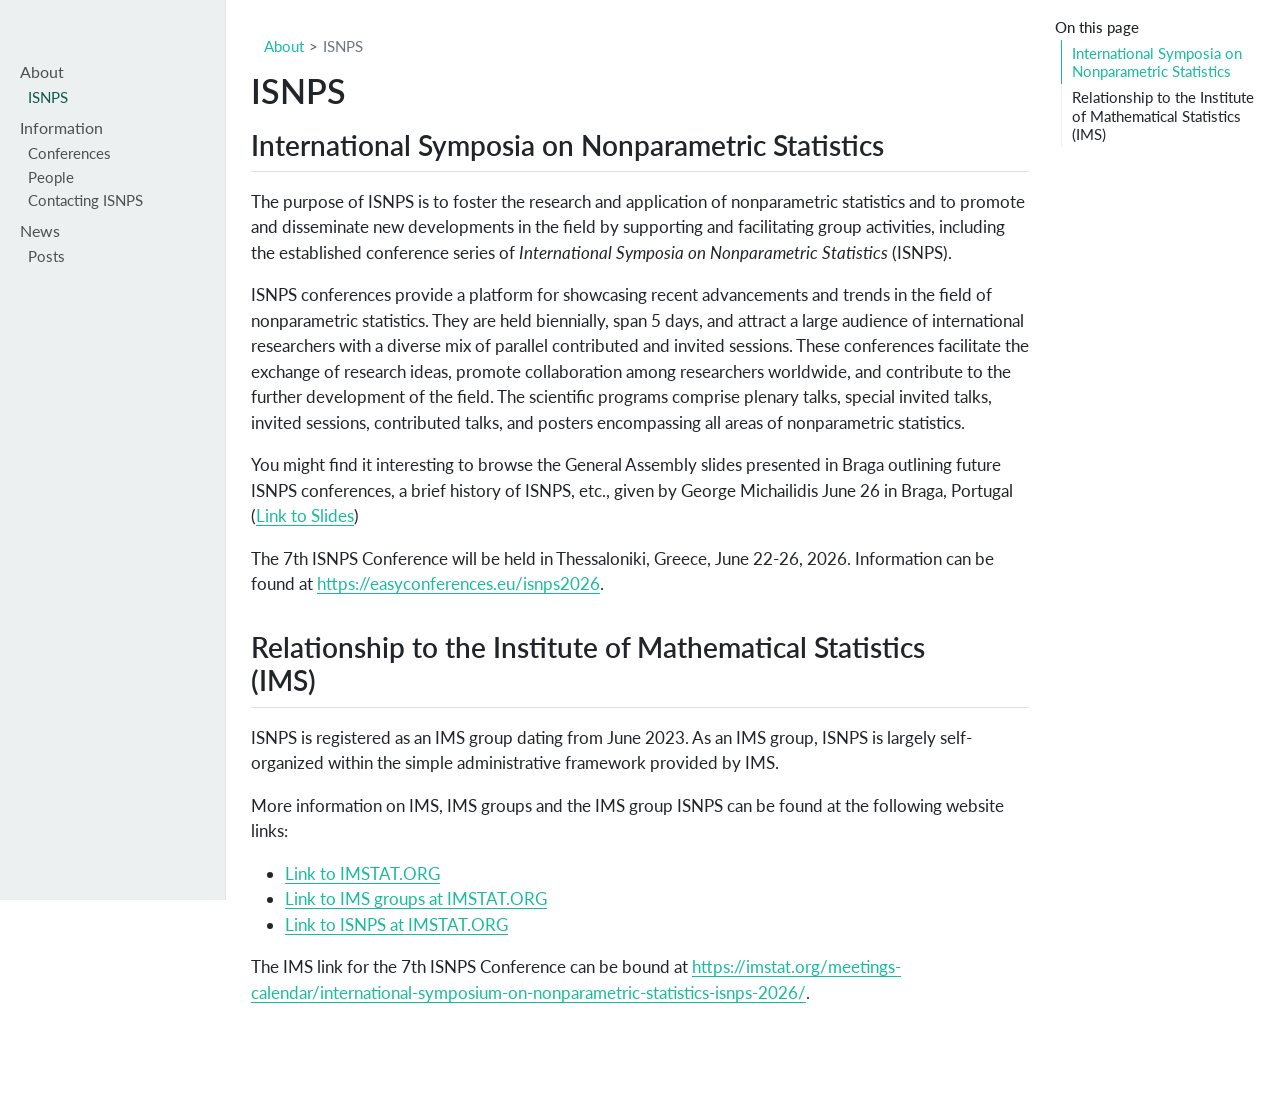
==== docs/index.html @ bfd7ec99 "Added IMS link to 7th conference" ====
<!DOCTYPE html>
<html xmlns="http://www.w3.org/1999/xhtml" lang="en" xml:lang="en"><head>

<meta charset="utf-8">
<meta name="generator" content="quarto-1.7.32">

<meta name="viewport" content="width=device-width, initial-scale=1.0, user-scalable=yes">


<title>ISNPS</title>
<style>
code{white-space: pre-wrap;}
span.smallcaps{font-variant: small-caps;}
div.columns{display: flex; gap: min(4vw, 1.5em);}
div.column{flex: auto; overflow-x: auto;}
div.hanging-indent{margin-left: 1.5em; text-indent: -1.5em;}
ul.task-list{list-style: none;}
ul.task-list li input[type="checkbox"] {
  width: 0.8em;
  margin: 0 0.8em 0.2em -1em; /* quarto-specific, see https://github.com/quarto-dev/quarto-cli/issues/4556 */ 
  vertical-align: middle;
}
</style>


<script src="site_libs/quarto-nav/quarto-nav.js"></script>
<script src="site_libs/quarto-nav/headroom.min.js"></script>
<script src="site_libs/clipboard/clipboard.min.js"></script>
<script src="site_libs/quarto-search/autocomplete.umd.js"></script>
<script src="site_libs/quarto-search/fuse.min.js"></script>
<script src="site_libs/quarto-search/quarto-search.js"></script>
<meta name="quarto:offset" content="./">
<script src="site_libs/quarto-html/quarto.js" type="module"></script>
<script src="site_libs/quarto-html/tabsets/tabsets.js" type="module"></script>
<script src="site_libs/quarto-html/popper.min.js"></script>
<script src="site_libs/quarto-html/tippy.umd.min.js"></script>
<script src="site_libs/quarto-html/anchor.min.js"></script>
<link href="site_libs/quarto-html/tippy.css" rel="stylesheet">
<link href="site_libs/quarto-html/quarto-syntax-highlighting-37eea08aefeeee20ff55810ff984fec1.css" rel="stylesheet" id="quarto-text-highlighting-styles">
<script src="site_libs/bootstrap/bootstrap.min.js"></script>
<link href="site_libs/bootstrap/bootstrap-icons.css" rel="stylesheet">
<link href="site_libs/bootstrap/bootstrap-0626314e0a662c84ed7be5202fa45f0c.min.css" rel="stylesheet" append-hash="true" id="quarto-bootstrap" data-mode="light">
<script id="quarto-search-options" type="application/json">{
  "location": "sidebar",
  "copy-button": false,
  "collapse-after": 3,
  "panel-placement": "start",
  "type": "textbox",
  "limit": 50,
  "keyboard-shortcut": [
    "f",
    "/",
    "s"
  ],
  "show-item-context": false,
  "language": {
    "search-no-results-text": "No results",
    "search-matching-documents-text": "matching documents",
    "search-copy-link-title": "Copy link to search",
    "search-hide-matches-text": "Hide additional matches",
    "search-more-match-text": "more match in this document",
    "search-more-matches-text": "more matches in this document",
    "search-clear-button-title": "Clear",
    "search-text-placeholder": "",
    "search-detached-cancel-button-title": "Cancel",
    "search-submit-button-title": "Submit",
    "search-label": "Search"
  }
}</script>
<style>html{ scroll-behavior: smooth; }</style>


<link rel="stylesheet" href="styles.css">
</head>

<body class="nav-sidebar docked quarto-light">

<div id="quarto-search-results"></div>
  <header id="quarto-header" class="headroom fixed-top">
  <nav class="quarto-secondary-nav">
    <div class="container-fluid d-flex">
      <button type="button" class="quarto-btn-toggle btn" data-bs-toggle="collapse" role="button" data-bs-target=".quarto-sidebar-collapse-item" aria-controls="quarto-sidebar" aria-expanded="false" aria-label="Toggle sidebar navigation" onclick="if (window.quartoToggleHeadroom) { window.quartoToggleHeadroom(); }">
        <i class="bi bi-layout-text-sidebar-reverse"></i>
      </button>
        <nav class="quarto-page-breadcrumbs" aria-label="breadcrumb"><ol class="breadcrumb"><li class="breadcrumb-item"><a href="./index.html">About</a></li><li class="breadcrumb-item"><a href="./index.html">ISNPS</a></li></ol></nav>
        <a class="flex-grow-1" role="navigation" data-bs-toggle="collapse" data-bs-target=".quarto-sidebar-collapse-item" aria-controls="quarto-sidebar" aria-expanded="false" aria-label="Toggle sidebar navigation" onclick="if (window.quartoToggleHeadroom) { window.quartoToggleHeadroom(); }">      
        </a>
      <button type="button" class="btn quarto-search-button" aria-label="Search" onclick="window.quartoOpenSearch();">
        <i class="bi bi-search"></i>
      </button>
    </div>
  </nav>
</header>
<!-- content -->
<div id="quarto-content" class="quarto-container page-columns page-rows-contents page-layout-article">
<!-- sidebar -->
  <nav id="quarto-sidebar" class="sidebar collapse collapse-horizontal quarto-sidebar-collapse-item sidebar-navigation docked overflow-auto">
        <div class="mt-2 flex-shrink-0 align-items-center">
        <div class="sidebar-search">
        <div id="quarto-search" class="" title="Search"></div>
        </div>
        </div>
    <div class="sidebar-menu-container"> 
    <ul class="list-unstyled mt-1">
        <li class="sidebar-item sidebar-item-section">
      <div class="sidebar-item-container"> 
            <a class="sidebar-item-text sidebar-link text-start" data-bs-toggle="collapse" data-bs-target="#quarto-sidebar-section-1" role="navigation" aria-expanded="true">
 <span class="menu-text">About</span></a>
          <a class="sidebar-item-toggle text-start" data-bs-toggle="collapse" data-bs-target="#quarto-sidebar-section-1" role="navigation" aria-expanded="true" aria-label="Toggle section">
            <i class="bi bi-chevron-right ms-2"></i>
          </a> 
      </div>
      <ul id="quarto-sidebar-section-1" class="collapse list-unstyled sidebar-section depth1 show">  
          <li class="sidebar-item">
  <div class="sidebar-item-container"> 
  <a href="./index.html" class="sidebar-item-text sidebar-link active">
 <span class="menu-text">ISNPS</span></a>
  </div>
</li>
      </ul>
  </li>
        <li class="sidebar-item sidebar-item-section">
      <div class="sidebar-item-container"> 
            <a class="sidebar-item-text sidebar-link text-start" data-bs-toggle="collapse" data-bs-target="#quarto-sidebar-section-2" role="navigation" aria-expanded="true">
 <span class="menu-text">Information</span></a>
          <a class="sidebar-item-toggle text-start" data-bs-toggle="collapse" data-bs-target="#quarto-sidebar-section-2" role="navigation" aria-expanded="true" aria-label="Toggle section">
            <i class="bi bi-chevron-right ms-2"></i>
          </a> 
      </div>
      <ul id="quarto-sidebar-section-2" class="collapse list-unstyled sidebar-section depth1 show">  
          <li class="sidebar-item">
  <div class="sidebar-item-container"> 
  <a href="./conferences.html" class="sidebar-item-text sidebar-link">
 <span class="menu-text">Conferences</span></a>
  </div>
</li>
          <li class="sidebar-item">
  <div class="sidebar-item-container"> 
  <a href="./people.html" class="sidebar-item-text sidebar-link">
 <span class="menu-text">People</span></a>
  </div>
</li>
          <li class="sidebar-item">
  <div class="sidebar-item-container"> 
  <a href="./contact.html" class="sidebar-item-text sidebar-link">
 <span class="menu-text">Contacting ISNPS</span></a>
  </div>
</li>
      </ul>
  </li>
        <li class="sidebar-item sidebar-item-section">
      <div class="sidebar-item-container"> 
            <a class="sidebar-item-text sidebar-link text-start" data-bs-toggle="collapse" data-bs-target="#quarto-sidebar-section-3" role="navigation" aria-expanded="true">
 <span class="menu-text">News</span></a>
          <a class="sidebar-item-toggle text-start" data-bs-toggle="collapse" data-bs-target="#quarto-sidebar-section-3" role="navigation" aria-expanded="true" aria-label="Toggle section">
            <i class="bi bi-chevron-right ms-2"></i>
          </a> 
      </div>
      <ul id="quarto-sidebar-section-3" class="collapse list-unstyled sidebar-section depth1 show">  
          <li class="sidebar-item">
  <div class="sidebar-item-container"> 
  <a href="./posts.html" class="sidebar-item-text sidebar-link">
 <span class="menu-text">Posts</span></a>
  </div>
</li>
      </ul>
  </li>
    </ul>
    </div>
</nav>
<div id="quarto-sidebar-glass" class="quarto-sidebar-collapse-item" data-bs-toggle="collapse" data-bs-target=".quarto-sidebar-collapse-item"></div>
<!-- margin-sidebar -->
    <div id="quarto-margin-sidebar" class="sidebar margin-sidebar">
        <nav id="TOC" role="doc-toc" class="toc-active">
    <h2 id="toc-title">On this page</h2>
   
  <ul>
  <li><a href="#international-symposia-on-nonparametric-statistics" id="toc-international-symposia-on-nonparametric-statistics" class="nav-link active" data-scroll-target="#international-symposia-on-nonparametric-statistics">International Symposia on Nonparametric Statistics</a></li>
  <li><a href="#relationship-to-the-institute-of-mathematical-statistics-ims" id="toc-relationship-to-the-institute-of-mathematical-statistics-ims" class="nav-link" data-scroll-target="#relationship-to-the-institute-of-mathematical-statistics-ims">Relationship to the Institute of Mathematical Statistics (IMS)</a></li>
  </ul>
</nav>
    </div>
<!-- main -->
<main class="content" id="quarto-document-content">

<header id="title-block-header" class="quarto-title-block default"><nav class="quarto-page-breadcrumbs quarto-title-breadcrumbs d-none d-lg-block" aria-label="breadcrumb"><ol class="breadcrumb"><li class="breadcrumb-item"><a href="./index.html">About</a></li><li class="breadcrumb-item"><a href="./index.html">ISNPS</a></li></ol></nav>
<div class="quarto-title">
<h1 class="title">ISNPS</h1>
</div>



<div class="quarto-title-meta">

    
  
    
  </div>
  


</header>


<section id="international-symposia-on-nonparametric-statistics" class="level2">
<h2 class="anchored" data-anchor-id="international-symposia-on-nonparametric-statistics">International Symposia on Nonparametric Statistics</h2>
<p>The purpose of ISNPS is to foster the research and application of nonparametric statistics and to promote and disseminate new developments in the field by supporting and facilitating group activities, including the established conference series of <em>International Symposia on Nonparametric Statistics</em> (ISNPS).</p>
<p>ISNPS conferences provide a platform for showcasing recent advancements and trends in the field of nonparametric statistics. They are held biennially, span 5 days, and attract a large audience of international researchers with a diverse mix of parallel contributed and invited sessions. These conferences facilitate the exchange of research ideas, promote collaboration among researchers worldwide, and contribute to the further development of the field. The scientific programs comprise plenary talks, special invited talks, invited sessions, contributed talks, and posters encompassing all areas of nonparametric statistics.</p>
<p>You might find it interesting to browse the General Assembly slides presented in Braga outlining future ISNPS conferences, a brief history of ISNPS, etc., given by George Michailidis June 26 in Braga, Portugal (<a href="programs/braga_ga_2024.pdf">Link to Slides</a>)</p>
<p>The 7th ISNPS Conference will be held in Thessaloniki, Greece, June 22-26, 2026. Information can be found at <a href="https://easyconferences.eu/isnps2026/">https://easyconferences.eu/isnps2026</a>.</p>
</section>
<section id="relationship-to-the-institute-of-mathematical-statistics-ims" class="level2">
<h2 class="anchored" data-anchor-id="relationship-to-the-institute-of-mathematical-statistics-ims">Relationship to the Institute of Mathematical Statistics (IMS)</h2>
<p>ISNPS is registered as an IMS group dating from June 2023. As an IMS group, ISNPS is largely self-organized within the simple administrative framework provided by IMS.</p>
<p>More information on IMS, IMS groups and the IMS group ISNPS can be found at the following website links:</p>
<ul>
<li><a href="https://imstat.org/">Link to IMSTAT.ORG</a></li>
<li><a href="https://imstat.org/ims-groups/">Link to IMS groups at IMSTAT.ORG</a></li>
<li><a href="https://imstat.org/ims-groups/international-symposia-on-nonparametric-statistics-isnps/">Link to ISNPS at IMSTAT.ORG</a></li>
</ul>
<p>The IMS link for the 7th ISNPS Conference can be bound at <a href="https://imstat.org/meetings-calendar/international-symposium-on-nonparametric-statistics-isnps-2026/">https://imstat.org/meetings-calendar/international-symposium-on-nonparametric-statistics-isnps-2026/</a>.</p>


</section>

</main> <!-- /main -->
<script id="quarto-html-after-body" type="application/javascript">
  window.document.addEventListener("DOMContentLoaded", function (event) {
    const icon = "";
    const anchorJS = new window.AnchorJS();
    anchorJS.options = {
      placement: 'right',
      icon: icon
    };
    anchorJS.add('.anchored');
    const isCodeAnnotation = (el) => {
      for (const clz of el.classList) {
        if (clz.startsWith('code-annotation-')) {                     
          return true;
        }
      }
      return false;
    }
    const onCopySuccess = function(e) {
      // button target
      const button = e.trigger;
      // don't keep focus
      button.blur();
      // flash "checked"
      button.classList.add('code-copy-button-checked');
      var currentTitle = button.getAttribute("title");
      button.setAttribute("title", "Copied!");
      let tooltip;
      if (window.bootstrap) {
        button.setAttribute("data-bs-toggle", "tooltip");
        button.setAttribute("data-bs-placement", "left");
        button.setAttribute("data-bs-title", "Copied!");
        tooltip = new bootstrap.Tooltip(button, 
          { trigger: "manual", 
            customClass: "code-copy-button-tooltip",
            offset: [0, -8]});
        tooltip.show();    
      }
      setTimeout(function() {
        if (tooltip) {
          tooltip.hide();
          button.removeAttribute("data-bs-title");
          button.removeAttribute("data-bs-toggle");
          button.removeAttribute("data-bs-placement");
        }
        button.setAttribute("title", currentTitle);
        button.classList.remove('code-copy-button-checked');
      }, 1000);
      // clear code selection
      e.clearSelection();
    }
    const getTextToCopy = function(trigger) {
        const codeEl = trigger.previousElementSibling.cloneNode(true);
        for (const childEl of codeEl.children) {
          if (isCodeAnnotation(childEl)) {
            childEl.remove();
          }
        }
        return codeEl.innerText;
    }
    const clipboard = new window.ClipboardJS('.code-copy-button:not([data-in-quarto-modal])', {
      text: getTextToCopy
    });
    clipboard.on('success', onCopySuccess);
    if (window.document.getElementById('quarto-embedded-source-code-modal')) {
      const clipboardModal = new window.ClipboardJS('.code-copy-button[data-in-quarto-modal]', {
        text: getTextToCopy,
        container: window.document.getElementById('quarto-embedded-source-code-modal')
      });
      clipboardModal.on('success', onCopySuccess);
    }
      var localhostRegex = new RegExp(/^(?:http|https):\/\/localhost\:?[0-9]*\//);
      var mailtoRegex = new RegExp(/^mailto:/);
        var filterRegex = new RegExp('/' + window.location.host + '/');
      var isInternal = (href) => {
          return filterRegex.test(href) || localhostRegex.test(href) || mailtoRegex.test(href);
      }
      // Inspect non-navigation links and adorn them if external
     var links = window.document.querySelectorAll('a[href]:not(.nav-link):not(.navbar-brand):not(.toc-action):not(.sidebar-link):not(.sidebar-item-toggle):not(.pagination-link):not(.no-external):not([aria-hidden]):not(.dropdown-item):not(.quarto-navigation-tool):not(.about-link)');
      for (var i=0; i<links.length; i++) {
        const link = links[i];
        if (!isInternal(link.href)) {
          // undo the damage that might have been done by quarto-nav.js in the case of
          // links that we want to consider external
          if (link.dataset.originalHref !== undefined) {
            link.href = link.dataset.originalHref;
          }
        }
      }
    function tippyHover(el, contentFn, onTriggerFn, onUntriggerFn) {
      const config = {
        allowHTML: true,
        maxWidth: 500,
        delay: 100,
        arrow: false,
        appendTo: function(el) {
            return el.parentElement;
        },
        interactive: true,
        interactiveBorder: 10,
        theme: 'quarto',
        placement: 'bottom-start',
      };
      if (contentFn) {
        config.content = contentFn;
      }
      if (onTriggerFn) {
        config.onTrigger = onTriggerFn;
      }
      if (onUntriggerFn) {
        config.onUntrigger = onUntriggerFn;
      }
      window.tippy(el, config); 
    }
    const noterefs = window.document.querySelectorAll('a[role="doc-noteref"]');
    for (var i=0; i<noterefs.length; i++) {
      const ref = noterefs[i];
      tippyHover(ref, function() {
        // use id or data attribute instead here
        let href = ref.getAttribute('data-footnote-href') || ref.getAttribute('href');
        try { href = new URL(href).hash; } catch {}
        const id = href.replace(/^#\/?/, "");
        const note = window.document.getElementById(id);
        if (note) {
          return note.innerHTML;
        } else {
          return "";
        }
      });
    }
    const xrefs = window.document.querySelectorAll('a.quarto-xref');
    const processXRef = (id, note) => {
      // Strip column container classes
      const stripColumnClz = (el) => {
        el.classList.remove("page-full", "page-columns");
        if (el.children) {
          for (const child of el.children) {
            stripColumnClz(child);
          }
        }
      }
      stripColumnClz(note)
      if (id === null || id.startsWith('sec-')) {
        // Special case sections, only their first couple elements
        const container = document.createElement("div");
        if (note.children && note.children.length > 2) {
          container.appendChild(note.children[0].cloneNode(true));
          for (let i = 1; i < note.children.length; i++) {
            const child = note.children[i];
            if (child.tagName === "P" && child.innerText === "") {
              continue;
            } else {
              container.appendChild(child.cloneNode(true));
              break;
            }
          }
          if (window.Quarto?.typesetMath) {
            window.Quarto.typesetMath(container);
          }
          return container.innerHTML
        } else {
          if (window.Quarto?.typesetMath) {
            window.Quarto.typesetMath(note);
          }
          return note.innerHTML;
        }
      } else {
        // Remove any anchor links if they are present
        const anchorLink = note.querySelector('a.anchorjs-link');
        if (anchorLink) {
          anchorLink.remove();
        }
        if (window.Quarto?.typesetMath) {
          window.Quarto.typesetMath(note);
        }
        if (note.classList.contains("callout")) {
          return note.outerHTML;
        } else {
          return note.innerHTML;
        }
      }
    }
    for (var i=0; i<xrefs.length; i++) {
      const xref = xrefs[i];
      tippyHover(xref, undefined, function(instance) {
        instance.disable();
        let url = xref.getAttribute('href');
        let hash = undefined; 
        if (url.startsWith('#')) {
          hash = url;
        } else {
          try { hash = new URL(url).hash; } catch {}
        }
        if (hash) {
          const id = hash.replace(/^#\/?/, "");
          const note = window.document.getElementById(id);
          if (note !== null) {
            try {
              const html = processXRef(id, note.cloneNode(true));
              instance.setContent(html);
            } finally {
              instance.enable();
              instance.show();
            }
          } else {
            // See if we can fetch this
            fetch(url.split('#')[0])
            .then(res => res.text())
            .then(html => {
              const parser = new DOMParser();
              const htmlDoc = parser.parseFromString(html, "text/html");
              const note = htmlDoc.getElementById(id);
              if (note !== null) {
                const html = processXRef(id, note);
                instance.setContent(html);
              } 
            }).finally(() => {
              instance.enable();
              instance.show();
            });
          }
        } else {
          // See if we can fetch a full url (with no hash to target)
          // This is a special case and we should probably do some content thinning / targeting
          fetch(url)
          .then(res => res.text())
          .then(html => {
            const parser = new DOMParser();
            const htmlDoc = parser.parseFromString(html, "text/html");
            const note = htmlDoc.querySelector('main.content');
            if (note !== null) {
              // This should only happen for chapter cross references
              // (since there is no id in the URL)
              // remove the first header
              if (note.children.length > 0 && note.children[0].tagName === "HEADER") {
                note.children[0].remove();
              }
              const html = processXRef(null, note);
              instance.setContent(html);
            } 
          }).finally(() => {
            instance.enable();
            instance.show();
          });
        }
      }, function(instance) {
      });
    }
        let selectedAnnoteEl;
        const selectorForAnnotation = ( cell, annotation) => {
          let cellAttr = 'data-code-cell="' + cell + '"';
          let lineAttr = 'data-code-annotation="' +  annotation + '"';
          const selector = 'span[' + cellAttr + '][' + lineAttr + ']';
          return selector;
        }
        const selectCodeLines = (annoteEl) => {
          const doc = window.document;
          const targetCell = annoteEl.getAttribute("data-target-cell");
          const targetAnnotation = annoteEl.getAttribute("data-target-annotation");
          const annoteSpan = window.document.querySelector(selectorForAnnotation(targetCell, targetAnnotation));
          const lines = annoteSpan.getAttribute("data-code-lines").split(",");
          const lineIds = lines.map((line) => {
            return targetCell + "-" + line;
          })
          let top = null;
          let height = null;
          let parent = null;
          if (lineIds.length > 0) {
              //compute the position of the single el (top and bottom and make a div)
              const el = window.document.getElementById(lineIds[0]);
              top = el.offsetTop;
              height = el.offsetHeight;
              parent = el.parentElement.parentElement;
            if (lineIds.length > 1) {
              const lastEl = window.document.getElementById(lineIds[lineIds.length - 1]);
              const bottom = lastEl.offsetTop + lastEl.offsetHeight;
              height = bottom - top;
            }
            if (top !== null && height !== null && parent !== null) {
              // cook up a div (if necessary) and position it 
              let div = window.document.getElementById("code-annotation-line-highlight");
              if (div === null) {
                div = window.document.createElement("div");
                div.setAttribute("id", "code-annotation-line-highlight");
                div.style.position = 'absolute';
                parent.appendChild(div);
              }
              div.style.top = top - 2 + "px";
              div.style.height = height + 4 + "px";
              div.style.left = 0;
              let gutterDiv = window.document.getElementById("code-annotation-line-highlight-gutter");
              if (gutterDiv === null) {
                gutterDiv = window.document.createElement("div");
                gutterDiv.setAttribute("id", "code-annotation-line-highlight-gutter");
                gutterDiv.style.position = 'absolute';
                const codeCell = window.document.getElementById(targetCell);
                const gutter = codeCell.querySelector('.code-annotation-gutter');
                gutter.appendChild(gutterDiv);
              }
              gutterDiv.style.top = top - 2 + "px";
              gutterDiv.style.height = height + 4 + "px";
            }
            selectedAnnoteEl = annoteEl;
          }
        };
        const unselectCodeLines = () => {
          const elementsIds = ["code-annotation-line-highlight", "code-annotation-line-highlight-gutter"];
          elementsIds.forEach((elId) => {
            const div = window.document.getElementById(elId);
            if (div) {
              div.remove();
            }
          });
          selectedAnnoteEl = undefined;
        };
          // Handle positioning of the toggle
      window.addEventListener(
        "resize",
        throttle(() => {
          elRect = undefined;
          if (selectedAnnoteEl) {
            selectCodeLines(selectedAnnoteEl);
          }
        }, 10)
      );
      function throttle(fn, ms) {
      let throttle = false;
      let timer;
        return (...args) => {
          if(!throttle) { // first call gets through
              fn.apply(this, args);
              throttle = true;
          } else { // all the others get throttled
              if(timer) clearTimeout(timer); // cancel #2
              timer = setTimeout(() => {
                fn.apply(this, args);
                timer = throttle = false;
              }, ms);
          }
        };
      }
        // Attach click handler to the DT
        const annoteDls = window.document.querySelectorAll('dt[data-target-cell]');
        for (const annoteDlNode of annoteDls) {
          annoteDlNode.addEventListener('click', (event) => {
            const clickedEl = event.target;
            if (clickedEl !== selectedAnnoteEl) {
              unselectCodeLines();
              const activeEl = window.document.querySelector('dt[data-target-cell].code-annotation-active');
              if (activeEl) {
                activeEl.classList.remove('code-annotation-active');
              }
              selectCodeLines(clickedEl);
              clickedEl.classList.add('code-annotation-active');
            } else {
              // Unselect the line
              unselectCodeLines();
              clickedEl.classList.remove('code-annotation-active');
            }
          });
        }
    const findCites = (el) => {
      const parentEl = el.parentElement;
      if (parentEl) {
        const cites = parentEl.dataset.cites;
        if (cites) {
          return {
            el,
            cites: cites.split(' ')
          };
        } else {
          return findCites(el.parentElement)
        }
      } else {
        return undefined;
      }
    };
    var bibliorefs = window.document.querySelectorAll('a[role="doc-biblioref"]');
    for (var i=0; i<bibliorefs.length; i++) {
      const ref = bibliorefs[i];
      const citeInfo = findCites(ref);
      if (citeInfo) {
        tippyHover(citeInfo.el, function() {
          var popup = window.document.createElement('div');
          citeInfo.cites.forEach(function(cite) {
            var citeDiv = window.document.createElement('div');
            citeDiv.classList.add('hanging-indent');
            citeDiv.classList.add('csl-entry');
            var biblioDiv = window.document.getElementById('ref-' + cite);
            if (biblioDiv) {
              citeDiv.innerHTML = biblioDiv.innerHTML;
            }
            popup.appendChild(citeDiv);
          });
          return popup.innerHTML;
        });
      }
    }
  });
  </script>
</div> <!-- /content -->




<script src="site_libs/quarto-html/zenscroll-min.js"></script>
</body></html>
---- docs/site_libs/quarto-html/tippy.css ----
.tippy-box[data-animation=fade][data-state=hidden]{opacity:0}[data-tippy-root]{max-width:calc(100vw - 10px)}.tippy-box{position:relative;background-color:#333;color:#fff;border-radius:4px;font-size:14px;line-height:1.4;white-space:normal;outline:0;transition-property:transform,visibility,opacity}.tippy-box[data-placement^=top]>.tippy-arrow{bottom:0}.tippy-box[data-placement^=top]>.tippy-arrow:before{bottom:-7px;left:0;border-width:8px 8px 0;border-top-color:initial;transform-origin:center top}.tippy-box[data-placement^=bottom]>.tippy-arrow{top:0}.tippy-box[data-placement^=bottom]>.tippy-arrow:before{top:-7px;left:0;border-width:0 8px 8px;border-bottom-color:initial;transform-origin:center bottom}.tippy-box[data-placement^=left]>.tippy-arrow{right:0}.tippy-box[data-placement^=left]>.tippy-arrow:before{border-width:8px 0 8px 8px;border-left-color:initial;right:-7px;transform-origin:center left}.tippy-box[data-placement^=right]>.tippy-arrow{left:0}.tippy-box[data-placement^=right]>.tippy-arrow:before{left:-7px;border-width:8px 8px 8px 0;border-right-color:initial;transform-origin:center right}.tippy-box[data-inertia][data-state=visible]{transition-timing-function:cubic-bezier(.54,1.5,.38,1.11)}.tippy-arrow{width:16px;height:16px;color:#333}.tippy-arrow:before{content:"";position:absolute;border-color:transparent;border-style:solid}.tippy-content{position:relative;padding:5px 9px;z-index:1}
---- docs/site_libs/quarto-html/quarto-syntax-highlighting-37eea08aefeeee20ff55810ff984fec1.css ----
/* quarto syntax highlight colors */
:root {
  --quarto-hl-ot-color: #003B4F;
  --quarto-hl-at-color: #657422;
  --quarto-hl-ss-color: #20794D;
  --quarto-hl-an-color: #5E5E5E;
  --quarto-hl-fu-color: #4758AB;
  --quarto-hl-st-color: #20794D;
  --quarto-hl-cf-color: #003B4F;
  --quarto-hl-op-color: #5E5E5E;
  --quarto-hl-er-color: #AD0000;
  --quarto-hl-bn-color: #AD0000;
  --quarto-hl-al-color: #AD0000;
  --quarto-hl-va-color: #111111;
  --quarto-hl-bu-color: inherit;
  --quarto-hl-ex-color: inherit;
  --quarto-hl-pp-color: #AD0000;
  --quarto-hl-in-color: #5E5E5E;
  --quarto-hl-vs-color: #20794D;
  --quarto-hl-wa-color: #5E5E5E;
  --quarto-hl-do-color: #5E5E5E;
  --quarto-hl-im-color: #00769E;
  --quarto-hl-ch-color: #20794D;
  --quarto-hl-dt-color: #AD0000;
  --quarto-hl-fl-color: #AD0000;
  --quarto-hl-co-color: #5E5E5E;
  --quarto-hl-cv-color: #5E5E5E;
  --quarto-hl-cn-color: #8f5902;
  --quarto-hl-sc-color: #5E5E5E;
  --quarto-hl-dv-color: #AD0000;
  --quarto-hl-kw-color: #003B4F;
}

/* other quarto variables */
:root {
  --quarto-font-monospace: SFMono-Regular, Menlo, Monaco, Consolas, "Liberation Mono", "Courier New", monospace;
}

/* syntax highlight based on Pandoc's rules */
pre > code.sourceCode > span {
  color: #003B4F;
}

code.sourceCode > span {
  color: #003B4F;
}

div.sourceCode,
div.sourceCode pre.sourceCode {
  color: #003B4F;
}

/* Normal */
code span {
  color: #003B4F;
}

/* Alert */
code span.al {
  color: #AD0000;
  font-style: inherit;
}

/* Annotation */
code span.an {
  color: #5E5E5E;
  font-style: inherit;
}

/* Attribute */
code span.at {
  color: #657422;
  font-style: inherit;
}

/* BaseN */
code span.bn {
  color: #AD0000;
  font-style: inherit;
}

/* BuiltIn */
code span.bu {
  font-style: inherit;
}

/* ControlFlow */
code span.cf {
  color: #003B4F;
  font-weight: bold;
  font-style: inherit;
}

/* Char */
code span.ch {
  color: #20794D;
  font-style: inherit;
}

/* Constant */
code span.cn {
  color: #8f5902;
  font-style: inherit;
}

/* Comment */
code span.co {
  color: #5E5E5E;
  font-style: inherit;
}

/* CommentVar */
code span.cv {
  color: #5E5E5E;
  font-style: italic;
}

/* Documentation */
code span.do {
  color: #5E5E5E;
  font-style: italic;
}

/* DataType */
code span.dt {
  color: #AD0000;
  font-style: inherit;
}

/* DecVal */
code span.dv {
  color: #AD0000;
  font-style: inherit;
}

/* Error */
code span.er {
  color: #AD0000;
  font-style: inherit;
}

/* Extension */
code span.ex {
  font-style: inherit;
}

/* Float */
code span.fl {
  color: #AD0000;
  font-style: inherit;
}

/* Function */
code span.fu {
  color: #4758AB;
  font-style: inherit;
}

/* Import */
code span.im {
  color: #00769E;
  font-style: inherit;
}

/* Information */
code span.in {
  color: #5E5E5E;
  font-style: inherit;
}

/* Keyword */
code span.kw {
  color: #003B4F;
  font-weight: bold;
  font-style: inherit;
}

/* Operator */
code span.op {
  color: #5E5E5E;
  font-style: inherit;
}

/* Other */
code span.ot {
  color: #003B4F;
  font-style: inherit;
}

/* Preprocessor */
code span.pp {
  color: #AD0000;
  font-style: inherit;
}

/* SpecialChar */
code span.sc {
  color: #5E5E5E;
  font-style: inherit;
}

/* SpecialString */
code span.ss {
  color: #20794D;
  font-style: inherit;
}

/* String */
code span.st {
  color: #20794D;
  font-style: inherit;
}

/* Variable */
code span.va {
  color: #111111;
  font-style: inherit;
}

/* VerbatimString */
code span.vs {
  color: #20794D;
  font-style: inherit;
}

/* Warning */
code span.wa {
  color: #5E5E5E;
  font-style: italic;
}

.prevent-inlining {
  content: "</";
}

/*# sourceMappingURL=27d3d809615f7771493d095567f04340.css.map */
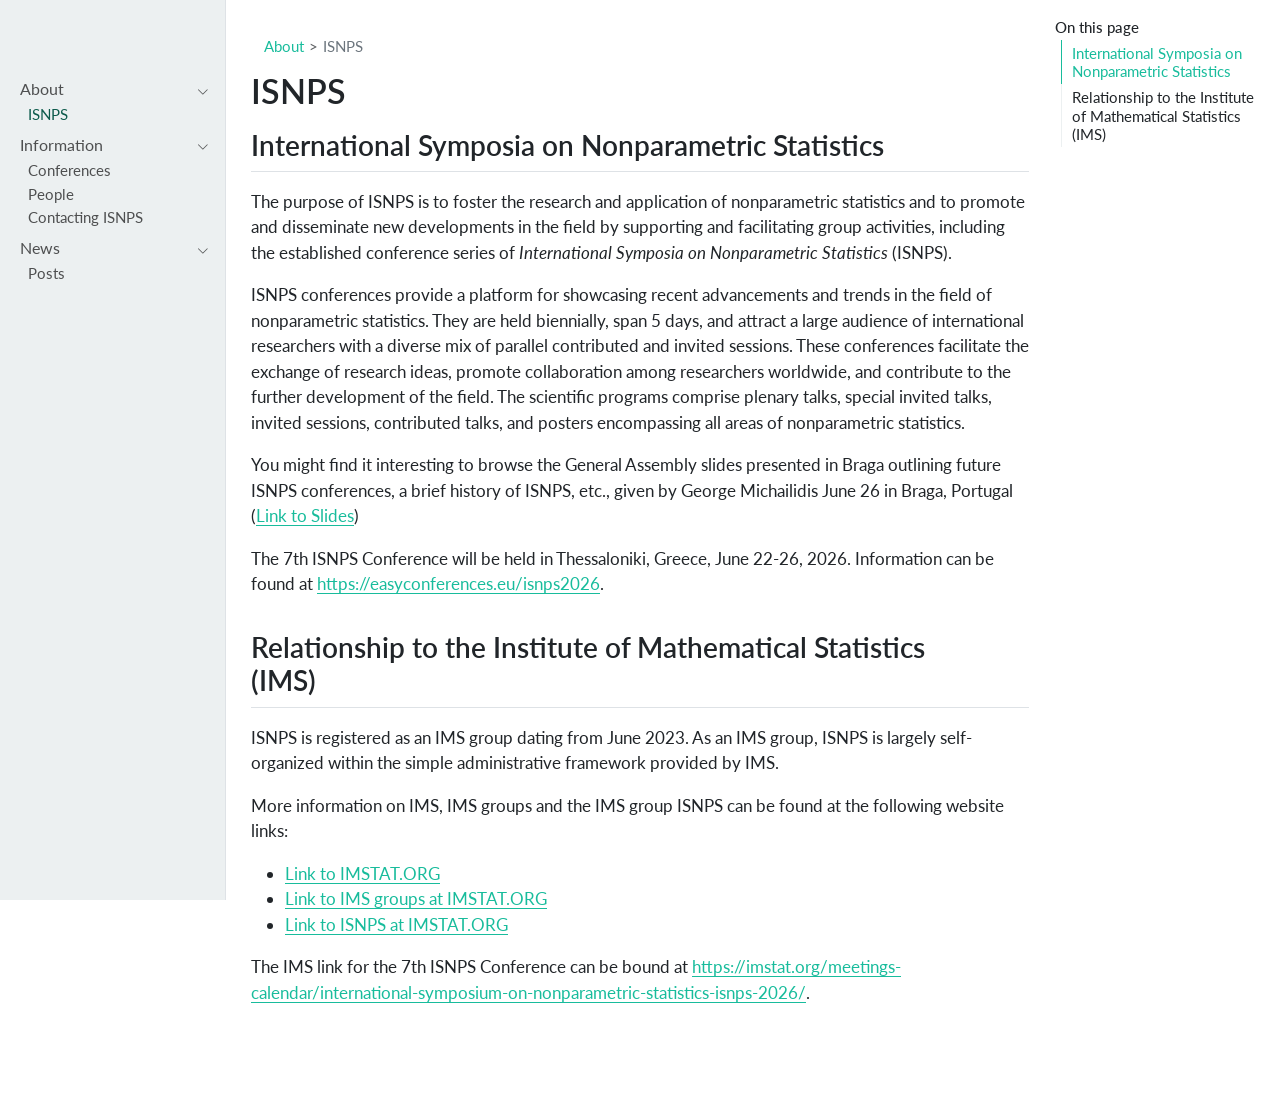
==== commit 67d42da8: "Updated student paper competition with link, removed current deadline (Jan 31), points to new websit" ====
--- a/docs/index.html
+++ b/docs/index.html
@@ -2,7 +2,7 @@
 <html xmlns="http://www.w3.org/1999/xhtml" lang="en" xml:lang="en"><head>
 
 <meta charset="utf-8">
-<meta name="generator" content="quarto-1.7.32">
+<meta name="generator" content="quarto-1.8.25">
 
 <meta name="viewport" content="width=device-width, initial-scale=1.0, user-scalable=yes">
 
@@ -32,14 +32,15 @@
 <meta name="quarto:offset" content="./">
 <script src="site_libs/quarto-html/quarto.js" type="module"></script>
 <script src="site_libs/quarto-html/tabsets/tabsets.js" type="module"></script>
+<script src="site_libs/quarto-html/axe/axe-check.js" type="module"></script>
 <script src="site_libs/quarto-html/popper.min.js"></script>
 <script src="site_libs/quarto-html/tippy.umd.min.js"></script>
 <script src="site_libs/quarto-html/anchor.min.js"></script>
 <link href="site_libs/quarto-html/tippy.css" rel="stylesheet">
-<link href="site_libs/quarto-html/quarto-syntax-highlighting-37eea08aefeeee20ff55810ff984fec1.css" rel="stylesheet" id="quarto-text-highlighting-styles">
+<link href="site_libs/quarto-html/quarto-syntax-highlighting-7b89279ff1a6dce999919e0e67d4d9ec.css" rel="stylesheet" id="quarto-text-highlighting-styles">
 <script src="site_libs/bootstrap/bootstrap.min.js"></script>
 <link href="site_libs/bootstrap/bootstrap-icons.css" rel="stylesheet">
-<link href="site_libs/bootstrap/bootstrap-0626314e0a662c84ed7be5202fa45f0c.min.css" rel="stylesheet" append-hash="true" id="quarto-bootstrap" data-mode="light">
+<link href="site_libs/bootstrap/bootstrap-4d8b594121dd52e54118692cc759f5c0.min.css" rel="stylesheet" append-hash="true" id="quarto-bootstrap" data-mode="light">
 <script id="quarto-search-options" type="application/json">{
   "location": "sidebar",
   "copy-button": false,
@@ -95,6 +96,10 @@
 <div id="quarto-content" class="quarto-container page-columns page-rows-contents page-layout-article">
 <!-- sidebar -->
   <nav id="quarto-sidebar" class="sidebar collapse collapse-horizontal quarto-sidebar-collapse-item sidebar-navigation docked overflow-auto">
+    <div class="pt-lg-2 mt-2 text-left sidebar-header">
+      <a href="./index.html" class="sidebar-logo-link">
+      </a>
+      </div>
         <div class="mt-2 flex-shrink-0 align-items-center">
         <div class="sidebar-search">
         <div id="quarto-search" class="" title="Search"></div>
@@ -275,13 +280,14 @@
       e.clearSelection();
     }
     const getTextToCopy = function(trigger) {
-        const codeEl = trigger.previousElementSibling.cloneNode(true);
-        for (const childEl of codeEl.children) {
-          if (isCodeAnnotation(childEl)) {
-            childEl.remove();
-          }
-        }
-        return codeEl.innerText;
+      const outerScaffold = trigger.parentElement.cloneNode(true);
+      const codeEl = outerScaffold.querySelector('code');
+      for (const childEl of codeEl.children) {
+        if (isCodeAnnotation(childEl)) {
+          childEl.remove();
+        }
+      }
+      return codeEl.innerText;
     }
     const clipboard = new window.ClipboardJS('.code-copy-button:not([data-in-quarto-modal])', {
       text: getTextToCopy
--- a/docs/site_libs/quarto-html/quarto-syntax-highlighting-7b89279ff1a6dce999919e0e67d4d9ec.css
+++ b/docs/site_libs/quarto-html/quarto-syntax-highlighting-7b89279ff1a6dce999919e0e67d4d9ec.css
@@ -0,0 +1,236 @@
+/* quarto syntax highlight colors */
+:root {
+  --quarto-hl-ot-color: #003B4F;
+  --quarto-hl-at-color: #657422;
+  --quarto-hl-ss-color: #20794D;
+  --quarto-hl-an-color: #5E5E5E;
+  --quarto-hl-fu-color: #4758AB;
+  --quarto-hl-st-color: #20794D;
+  --quarto-hl-cf-color: #003B4F;
+  --quarto-hl-op-color: #5E5E5E;
+  --quarto-hl-er-color: #AD0000;
+  --quarto-hl-bn-color: #AD0000;
+  --quarto-hl-al-color: #AD0000;
+  --quarto-hl-va-color: #111111;
+  --quarto-hl-bu-color: inherit;
+  --quarto-hl-ex-color: inherit;
+  --quarto-hl-pp-color: #AD0000;
+  --quarto-hl-in-color: #5E5E5E;
+  --quarto-hl-vs-color: #20794D;
+  --quarto-hl-wa-color: #5E5E5E;
+  --quarto-hl-do-color: #5E5E5E;
+  --quarto-hl-im-color: #00769E;
+  --quarto-hl-ch-color: #20794D;
+  --quarto-hl-dt-color: #AD0000;
+  --quarto-hl-fl-color: #AD0000;
+  --quarto-hl-co-color: #5E5E5E;
+  --quarto-hl-cv-color: #5E5E5E;
+  --quarto-hl-cn-color: #8f5902;
+  --quarto-hl-sc-color: #5E5E5E;
+  --quarto-hl-dv-color: #AD0000;
+  --quarto-hl-kw-color: #003B4F;
+}
+
+/* other quarto variables */
+:root {
+  --quarto-font-monospace: SFMono-Regular, Menlo, Monaco, Consolas, "Liberation Mono", "Courier New", monospace;
+}
+
+/* syntax highlight based on Pandoc's rules */
+pre > code.sourceCode > span {
+  color: #003B4F;
+}
+
+code.sourceCode > span {
+  color: #003B4F;
+}
+
+div.sourceCode,
+div.sourceCode pre.sourceCode {
+  color: #003B4F;
+}
+
+/* Normal */
+code span {
+  color: #003B4F;
+}
+
+/* Alert */
+code span.al {
+  color: #AD0000;
+  font-style: inherit;
+}
+
+/* Annotation */
+code span.an {
+  color: #5E5E5E;
+  font-style: inherit;
+}
+
+/* Attribute */
+code span.at {
+  color: #657422;
+  font-style: inherit;
+}
+
+/* BaseN */
+code span.bn {
+  color: #AD0000;
+  font-style: inherit;
+}
+
+/* BuiltIn */
+code span.bu {
+  font-style: inherit;
+}
+
+/* ControlFlow */
+code span.cf {
+  color: #003B4F;
+  font-weight: bold;
+  font-style: inherit;
+}
+
+/* Char */
+code span.ch {
+  color: #20794D;
+  font-style: inherit;
+}
+
+/* Constant */
+code span.cn {
+  color: #8f5902;
+  font-style: inherit;
+}
+
+/* Comment */
+code span.co {
+  color: #5E5E5E;
+  font-style: inherit;
+}
+
+/* CommentVar */
+code span.cv {
+  color: #5E5E5E;
+  font-style: italic;
+}
+
+/* Documentation */
+code span.do {
+  color: #5E5E5E;
+  font-style: italic;
+}
+
+/* DataType */
+code span.dt {
+  color: #AD0000;
+  font-style: inherit;
+}
+
+/* DecVal */
+code span.dv {
+  color: #AD0000;
+  font-style: inherit;
+}
+
+/* Error */
+code span.er {
+  color: #AD0000;
+  font-style: inherit;
+}
+
+/* Extension */
+code span.ex {
+  font-style: inherit;
+}
+
+/* Float */
+code span.fl {
+  color: #AD0000;
+  font-style: inherit;
+}
+
+/* Function */
+code span.fu {
+  color: #4758AB;
+  font-style: inherit;
+}
+
+/* Import */
+code span.im {
+  color: #00769E;
+  font-style: inherit;
+}
+
+/* Information */
+code span.in {
+  color: #5E5E5E;
+  font-style: inherit;
+}
+
+/* Keyword */
+code span.kw {
+  color: #003B4F;
+  font-weight: bold;
+  font-style: inherit;
+}
+
+/* Operator */
+code span.op {
+  color: #5E5E5E;
+  font-style: inherit;
+}
+
+/* Other */
+code span.ot {
+  color: #003B4F;
+  font-style: inherit;
+}
+
+/* Preprocessor */
+code span.pp {
+  color: #AD0000;
+  font-style: inherit;
+}
+
+/* SpecialChar */
+code span.sc {
+  color: #5E5E5E;
+  font-style: inherit;
+}
+
+/* SpecialString */
+code span.ss {
+  color: #20794D;
+  font-style: inherit;
+}
+
+/* String */
+code span.st {
+  color: #20794D;
+  font-style: inherit;
+}
+
+/* Variable */
+code span.va {
+  color: #111111;
+  font-style: inherit;
+}
+
+/* VerbatimString */
+code span.vs {
+  color: #20794D;
+  font-style: inherit;
+}
+
+/* Warning */
+code span.wa {
+  color: #5E5E5E;
+  font-style: italic;
+}
+
+.prevent-inlining {
+  content: "</";
+}
+
+/*# sourceMappingURL=3944bc705cfaf4c80e56f77c5205168a.css.map */
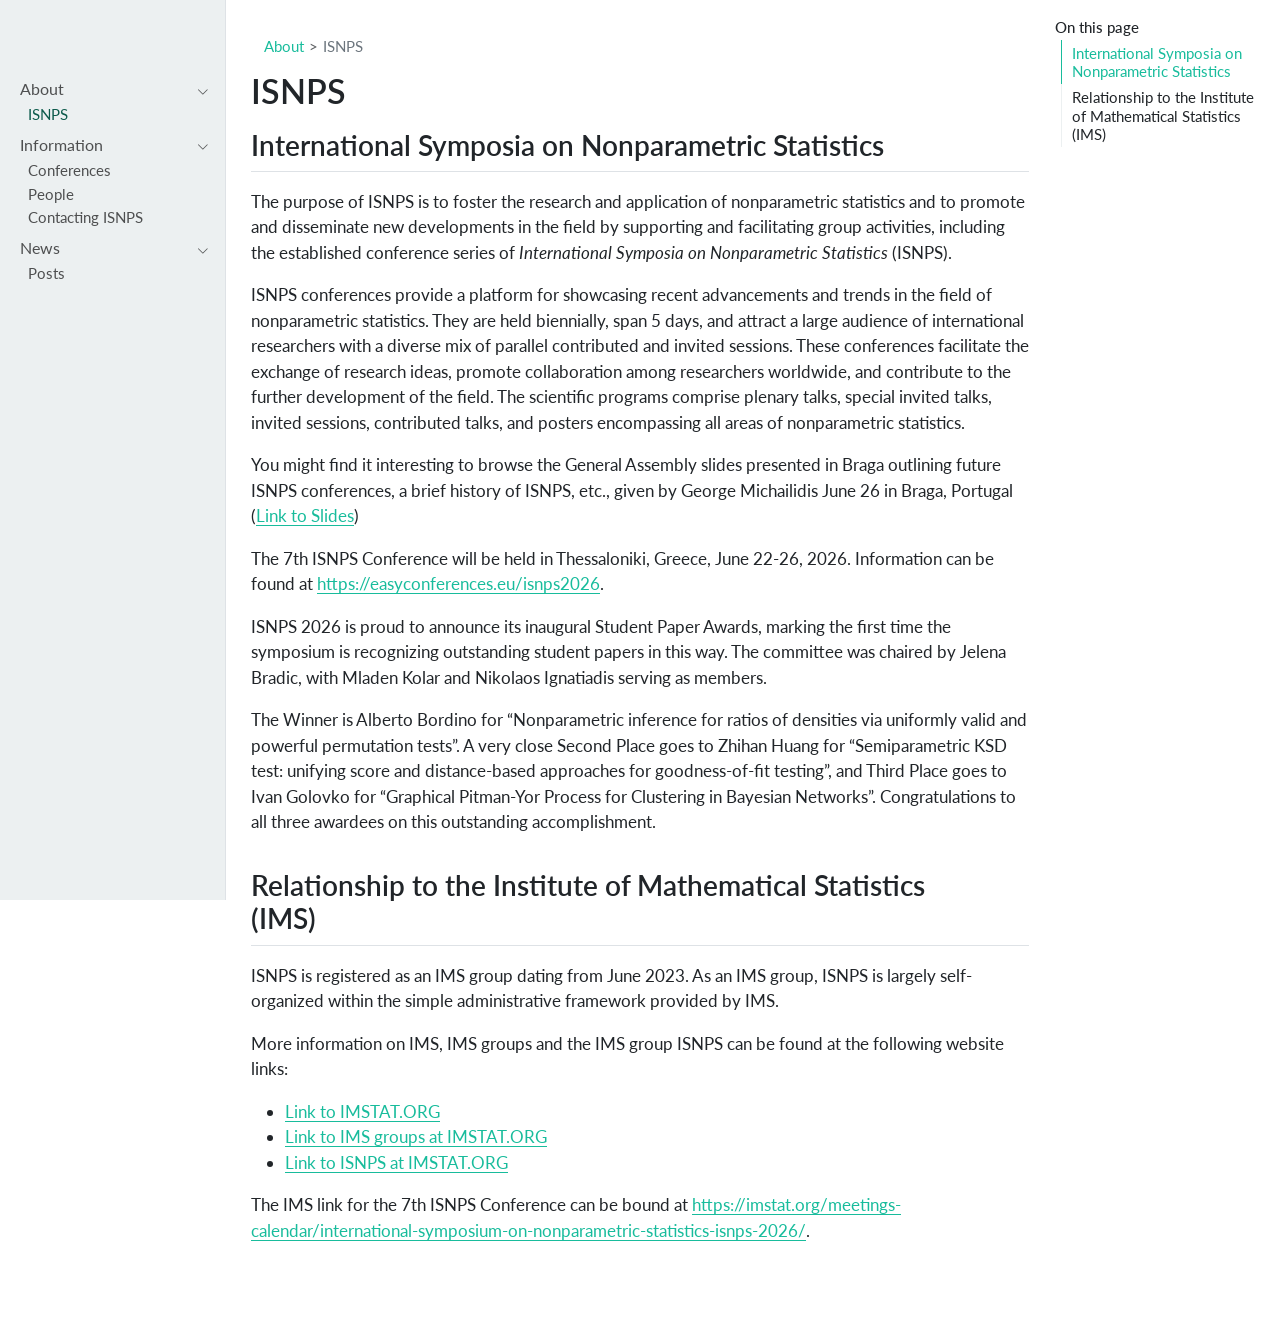
==== commit eec65d35: "Reorganized post and homepage" ====
--- a/docs/index.html
+++ b/docs/index.html
@@ -213,6 +213,8 @@
 <p>ISNPS conferences provide a platform for showcasing recent advancements and trends in the field of nonparametric statistics. They are held biennially, span 5 days, and attract a large audience of international researchers with a diverse mix of parallel contributed and invited sessions. These conferences facilitate the exchange of research ideas, promote collaboration among researchers worldwide, and contribute to the further development of the field. The scientific programs comprise plenary talks, special invited talks, invited sessions, contributed talks, and posters encompassing all areas of nonparametric statistics.</p>
 <p>You might find it interesting to browse the General Assembly slides presented in Braga outlining future ISNPS conferences, a brief history of ISNPS, etc., given by George Michailidis June 26 in Braga, Portugal (<a href="programs/braga_ga_2024.pdf">Link to Slides</a>)</p>
 <p>The 7th ISNPS Conference will be held in Thessaloniki, Greece, June 22-26, 2026. Information can be found at <a href="https://easyconferences.eu/isnps2026/">https://easyconferences.eu/isnps2026</a>.</p>
+<p>ISNPS 2026 is proud to announce its inaugural Student Paper Awards, marking the first time the symposium is recognizing outstanding student papers in this way. The committee was chaired by Jelena Bradic, with Mladen Kolar and Nikolaos Ignatiadis serving as members.</p>
+<p>The Winner is Alberto Bordino for “Nonparametric inference for ratios of densities via uniformly valid and powerful permutation tests”. A very close Second Place goes to Zhihan Huang for “Semiparametric KSD test: unifying score and distance-based approaches for goodness-of-fit testing”, and Third Place goes to Ivan Golovko for “Graphical Pitman-Yor Process for Clustering in Bayesian Networks”. Congratulations to all three awardees on this outstanding accomplishment.</p>
 </section>
 <section id="relationship-to-the-institute-of-mathematical-statistics-ims" class="level2">
 <h2 class="anchored" data-anchor-id="relationship-to-the-institute-of-mathematical-statistics-ims">Relationship to the Institute of Mathematical Statistics (IMS)</h2>
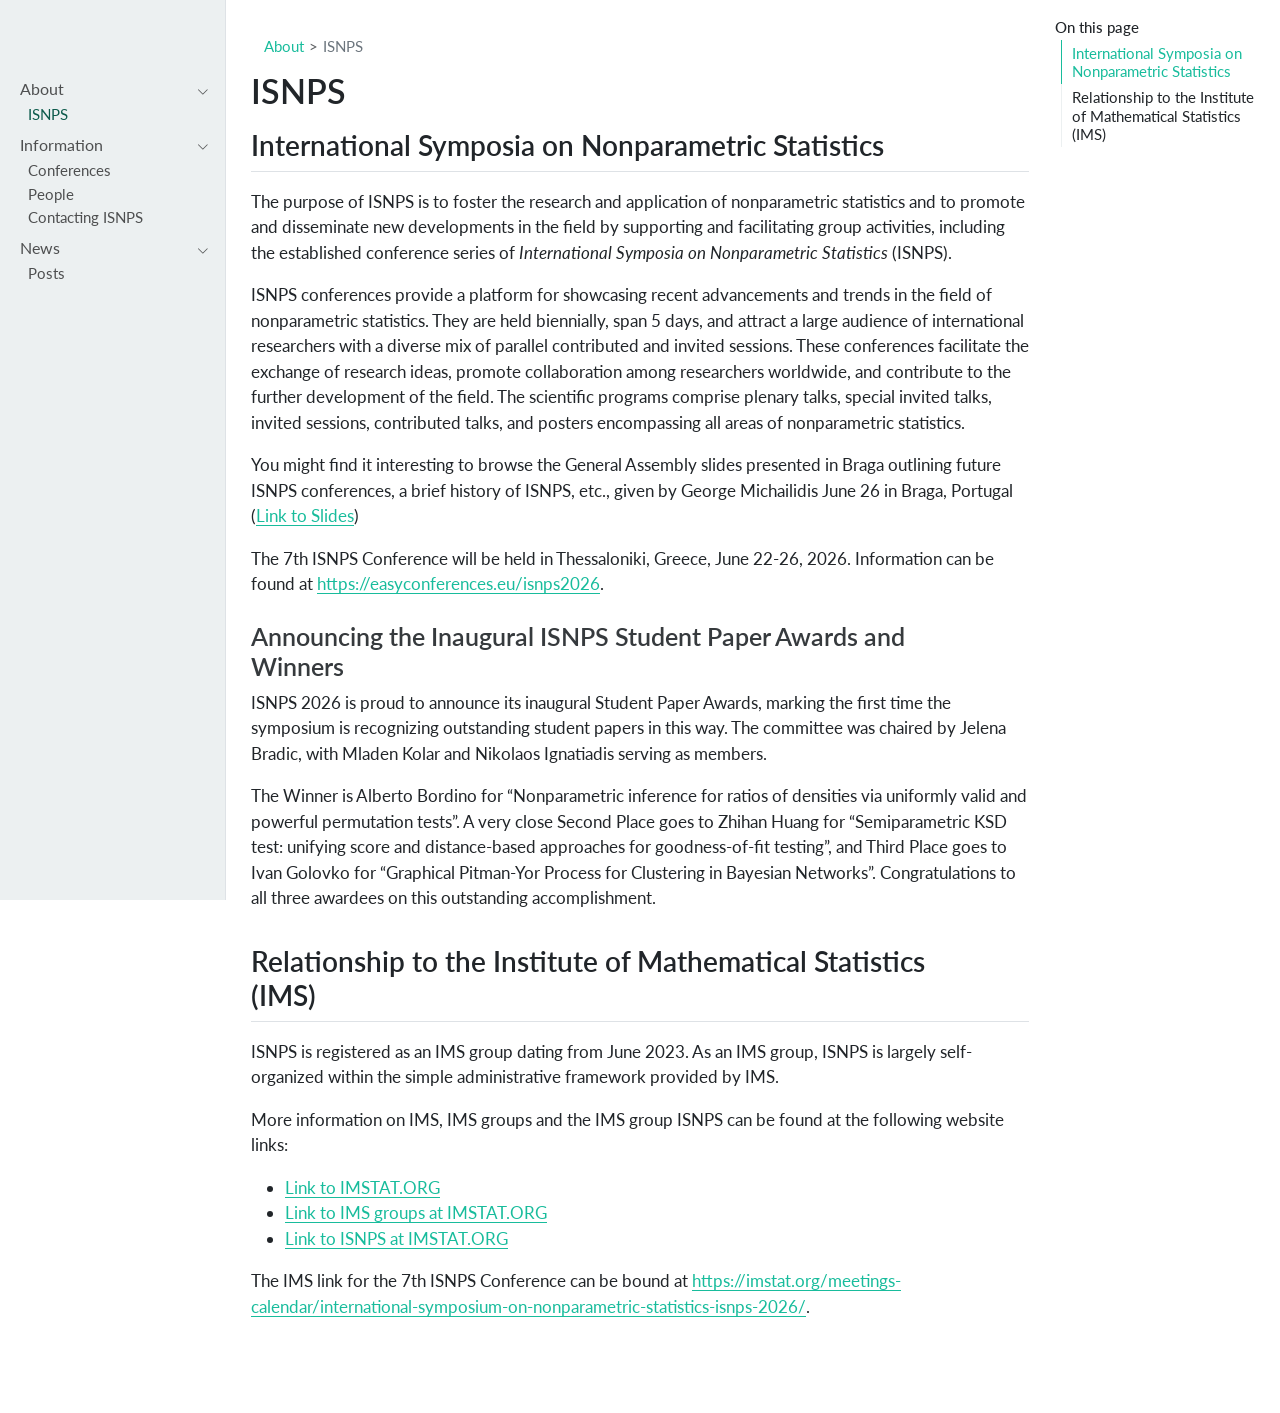
==== commit 3be7be88: "Reorganized" ====
--- a/docs/index.html
+++ b/docs/index.html
@@ -180,7 +180,10 @@
     <h2 id="toc-title">On this page</h2>
    
   <ul>
-  <li><a href="#international-symposia-on-nonparametric-statistics" id="toc-international-symposia-on-nonparametric-statistics" class="nav-link active" data-scroll-target="#international-symposia-on-nonparametric-statistics">International Symposia on Nonparametric Statistics</a></li>
+  <li><a href="#international-symposia-on-nonparametric-statistics" id="toc-international-symposia-on-nonparametric-statistics" class="nav-link active" data-scroll-target="#international-symposia-on-nonparametric-statistics">International Symposia on Nonparametric Statistics</a>
+  <ul class="collapse">
+  <li><a href="#announcing-the-inaugural-isnps-student-paper-awards-and-winners" id="toc-announcing-the-inaugural-isnps-student-paper-awards-and-winners" class="nav-link" data-scroll-target="#announcing-the-inaugural-isnps-student-paper-awards-and-winners">Announcing the Inaugural ISNPS Student Paper Awards and Winners</a></li>
+  </ul></li>
   <li><a href="#relationship-to-the-institute-of-mathematical-statistics-ims" id="toc-relationship-to-the-institute-of-mathematical-statistics-ims" class="nav-link" data-scroll-target="#relationship-to-the-institute-of-mathematical-statistics-ims">Relationship to the Institute of Mathematical Statistics (IMS)</a></li>
   </ul>
 </nav>
@@ -213,8 +216,11 @@
 <p>ISNPS conferences provide a platform for showcasing recent advancements and trends in the field of nonparametric statistics. They are held biennially, span 5 days, and attract a large audience of international researchers with a diverse mix of parallel contributed and invited sessions. These conferences facilitate the exchange of research ideas, promote collaboration among researchers worldwide, and contribute to the further development of the field. The scientific programs comprise plenary talks, special invited talks, invited sessions, contributed talks, and posters encompassing all areas of nonparametric statistics.</p>
 <p>You might find it interesting to browse the General Assembly slides presented in Braga outlining future ISNPS conferences, a brief history of ISNPS, etc., given by George Michailidis June 26 in Braga, Portugal (<a href="programs/braga_ga_2024.pdf">Link to Slides</a>)</p>
 <p>The 7th ISNPS Conference will be held in Thessaloniki, Greece, June 22-26, 2026. Information can be found at <a href="https://easyconferences.eu/isnps2026/">https://easyconferences.eu/isnps2026</a>.</p>
+<section id="announcing-the-inaugural-isnps-student-paper-awards-and-winners" class="level3">
+<h3 class="anchored" data-anchor-id="announcing-the-inaugural-isnps-student-paper-awards-and-winners">Announcing the Inaugural ISNPS Student Paper Awards and Winners</h3>
 <p>ISNPS 2026 is proud to announce its inaugural Student Paper Awards, marking the first time the symposium is recognizing outstanding student papers in this way. The committee was chaired by Jelena Bradic, with Mladen Kolar and Nikolaos Ignatiadis serving as members.</p>
 <p>The Winner is Alberto Bordino for “Nonparametric inference for ratios of densities via uniformly valid and powerful permutation tests”. A very close Second Place goes to Zhihan Huang for “Semiparametric KSD test: unifying score and distance-based approaches for goodness-of-fit testing”, and Third Place goes to Ivan Golovko for “Graphical Pitman-Yor Process for Clustering in Bayesian Networks”. Congratulations to all three awardees on this outstanding accomplishment.</p>
+</section>
 </section>
 <section id="relationship-to-the-institute-of-mathematical-statistics-ims" class="level2">
 <h2 class="anchored" data-anchor-id="relationship-to-the-institute-of-mathematical-statistics-ims">Relationship to the Institute of Mathematical Statistics (IMS)</h2>
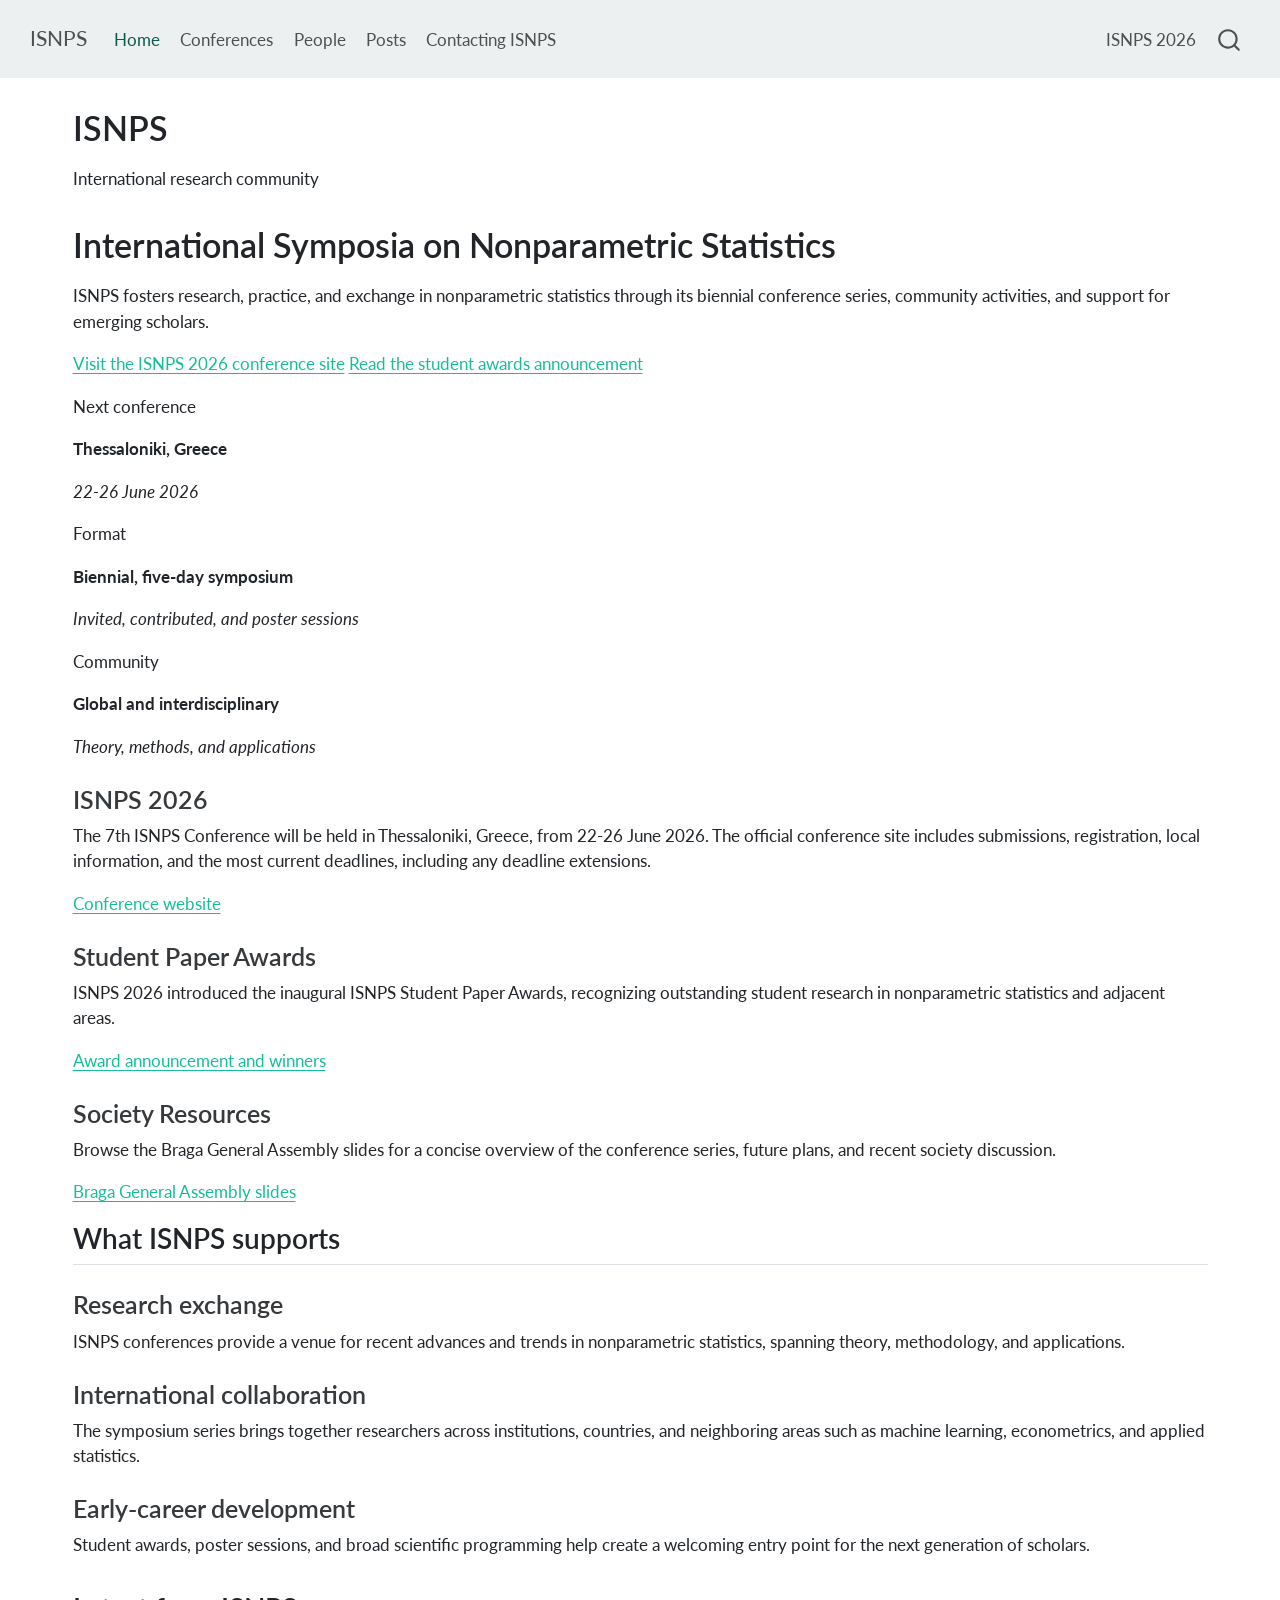
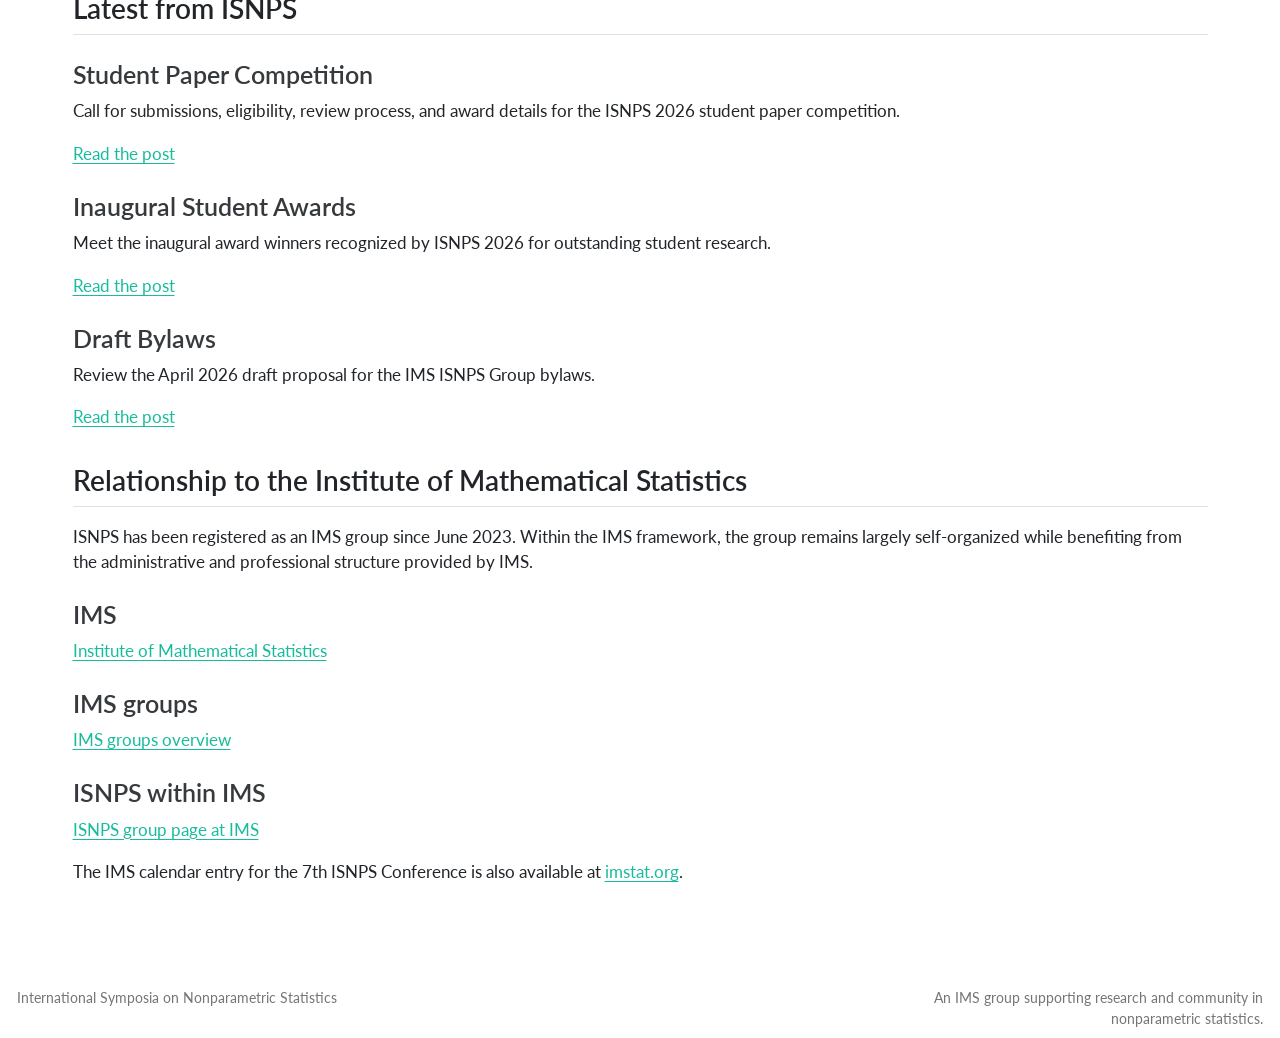
==== commit b5a8ded8: "Polish ISNPS site presentation and posts" ====
--- a/docs/index.html
+++ b/docs/index.html
@@ -2,13 +2,16 @@
 <html xmlns="http://www.w3.org/1999/xhtml" lang="en" xml:lang="en"><head>
 
 <meta charset="utf-8">
-<meta name="generator" content="quarto-1.8.25">
+<meta name="generator" content="quarto-1.9.36">
 
 <meta name="viewport" content="width=device-width, initial-scale=1.0, user-scalable=yes">
 
 
 <title>ISNPS</title>
 <style>
+/* Default styles provided by pandoc.
+** See https://pandoc.org/MANUAL.html#variables-for-html for config info.
+*/
 code{white-space: pre-wrap;}
 span.smallcaps{font-variant: small-caps;}
 div.columns{display: flex; gap: min(4vw, 1.5em);}
@@ -32,21 +35,20 @@
 <meta name="quarto:offset" content="./">
 <script src="site_libs/quarto-html/quarto.js" type="module"></script>
 <script src="site_libs/quarto-html/tabsets/tabsets.js" type="module"></script>
-<script src="site_libs/quarto-html/axe/axe-check.js" type="module"></script>
 <script src="site_libs/quarto-html/popper.min.js"></script>
 <script src="site_libs/quarto-html/tippy.umd.min.js"></script>
 <script src="site_libs/quarto-html/anchor.min.js"></script>
 <link href="site_libs/quarto-html/tippy.css" rel="stylesheet">
-<link href="site_libs/quarto-html/quarto-syntax-highlighting-7b89279ff1a6dce999919e0e67d4d9ec.css" rel="stylesheet" id="quarto-text-highlighting-styles">
+<link href="site_libs/quarto-html/quarto-syntax-highlighting-845c23b38eaddc0f92fda52bfe77a8c8.css" rel="stylesheet" id="quarto-text-highlighting-styles">
 <script src="site_libs/bootstrap/bootstrap.min.js"></script>
 <link href="site_libs/bootstrap/bootstrap-icons.css" rel="stylesheet">
-<link href="site_libs/bootstrap/bootstrap-4d8b594121dd52e54118692cc759f5c0.min.css" rel="stylesheet" append-hash="true" id="quarto-bootstrap" data-mode="light">
+<link href="site_libs/bootstrap/bootstrap-99ae303eae55bd17ed04acc4dcb98adc.min.css" rel="stylesheet" append-hash="true" id="quarto-bootstrap" data-mode="light">
 <script id="quarto-search-options" type="application/json">{
-  "location": "sidebar",
+  "location": "navbar",
   "copy-button": false,
   "collapse-after": 3,
-  "panel-placement": "start",
-  "type": "textbox",
+  "panel-placement": "end",
+  "type": "overlay",
   "limit": 50,
   "keyboard-shortcut": [
     "f",
@@ -74,131 +76,72 @@
 <link rel="stylesheet" href="styles.css">
 </head>
 
-<body class="nav-sidebar docked quarto-light">
+<body class="nav-fixed quarto-light">
 
 <div id="quarto-search-results"></div>
   <header id="quarto-header" class="headroom fixed-top">
-  <nav class="quarto-secondary-nav">
-    <div class="container-fluid d-flex">
-      <button type="button" class="quarto-btn-toggle btn" data-bs-toggle="collapse" role="button" data-bs-target=".quarto-sidebar-collapse-item" aria-controls="quarto-sidebar" aria-expanded="false" aria-label="Toggle sidebar navigation" onclick="if (window.quartoToggleHeadroom) { window.quartoToggleHeadroom(); }">
-        <i class="bi bi-layout-text-sidebar-reverse"></i>
-      </button>
-        <nav class="quarto-page-breadcrumbs" aria-label="breadcrumb"><ol class="breadcrumb"><li class="breadcrumb-item"><a href="./index.html">About</a></li><li class="breadcrumb-item"><a href="./index.html">ISNPS</a></li></ol></nav>
-        <a class="flex-grow-1" role="navigation" data-bs-toggle="collapse" data-bs-target=".quarto-sidebar-collapse-item" aria-controls="quarto-sidebar" aria-expanded="false" aria-label="Toggle sidebar navigation" onclick="if (window.quartoToggleHeadroom) { window.quartoToggleHeadroom(); }">      
-        </a>
-      <button type="button" class="btn quarto-search-button" aria-label="Search" onclick="window.quartoOpenSearch();">
-        <i class="bi bi-search"></i>
-      </button>
-    </div>
-  </nav>
+    <nav class="navbar navbar-expand-lg " data-bs-theme="dark">
+      <div class="navbar-container container-fluid">
+      <div class="navbar-brand-container mx-auto">
+    <a class="navbar-brand" href="./index.html">
+    <span class="navbar-title">ISNPS</span>
+    </a>
+  </div>
+            <div id="quarto-search" class="" title="Search"></div>
+          <button class="navbar-toggler" type="button" data-bs-toggle="collapse" data-bs-target="#navbarCollapse" aria-controls="navbarCollapse" role="menu" aria-expanded="false" aria-label="Toggle navigation" onclick="if (window.quartoToggleHeadroom) { window.quartoToggleHeadroom(); }">
+  <span class="navbar-toggler-icon"></span>
+</button>
+          <div class="collapse navbar-collapse" id="navbarCollapse">
+            <ul class="navbar-nav navbar-nav-scroll me-auto">
+  <li class="nav-item">
+    <a class="nav-link active" href="./index.html" aria-current="page"> 
+<span class="menu-text">Home</span></a>
+  </li>  
+  <li class="nav-item">
+    <a class="nav-link" href="./conferences.html"> 
+<span class="menu-text">Conferences</span></a>
+  </li>  
+  <li class="nav-item">
+    <a class="nav-link" href="./people.html"> 
+<span class="menu-text">People</span></a>
+  </li>  
+  <li class="nav-item">
+    <a class="nav-link" href="./posts.html"> 
+<span class="menu-text">Posts</span></a>
+  </li>  
+  <li class="nav-item">
+    <a class="nav-link" href="./contact.html"> 
+<span class="menu-text">Contacting ISNPS</span></a>
+  </li>  
+</ul>
+            <ul class="navbar-nav navbar-nav-scroll ms-auto">
+  <li class="nav-item">
+    <a class="nav-link" href="https://easyconferences.eu/isnps2026/"> 
+<span class="menu-text">ISNPS 2026</span></a>
+  </li>  
+</ul>
+          </div> <!-- /navcollapse -->
+            <div class="quarto-navbar-tools">
+</div>
+      </div> <!-- /container-fluid -->
+    </nav>
 </header>
 <!-- content -->
-<div id="quarto-content" class="quarto-container page-columns page-rows-contents page-layout-article">
+<div id="quarto-content" class="quarto-container page-columns page-rows-contents page-layout-full page-navbar">
 <!-- sidebar -->
-  <nav id="quarto-sidebar" class="sidebar collapse collapse-horizontal quarto-sidebar-collapse-item sidebar-navigation docked overflow-auto">
-    <div class="pt-lg-2 mt-2 text-left sidebar-header">
-      <a href="./index.html" class="sidebar-logo-link">
-      </a>
-      </div>
-        <div class="mt-2 flex-shrink-0 align-items-center">
-        <div class="sidebar-search">
-        <div id="quarto-search" class="" title="Search"></div>
-        </div>
-        </div>
-    <div class="sidebar-menu-container"> 
-    <ul class="list-unstyled mt-1">
-        <li class="sidebar-item sidebar-item-section">
-      <div class="sidebar-item-container"> 
-            <a class="sidebar-item-text sidebar-link text-start" data-bs-toggle="collapse" data-bs-target="#quarto-sidebar-section-1" role="navigation" aria-expanded="true">
- <span class="menu-text">About</span></a>
-          <a class="sidebar-item-toggle text-start" data-bs-toggle="collapse" data-bs-target="#quarto-sidebar-section-1" role="navigation" aria-expanded="true" aria-label="Toggle section">
-            <i class="bi bi-chevron-right ms-2"></i>
-          </a> 
-      </div>
-      <ul id="quarto-sidebar-section-1" class="collapse list-unstyled sidebar-section depth1 show">  
-          <li class="sidebar-item">
-  <div class="sidebar-item-container"> 
-  <a href="./index.html" class="sidebar-item-text sidebar-link active">
- <span class="menu-text">ISNPS</span></a>
-  </div>
-</li>
-      </ul>
-  </li>
-        <li class="sidebar-item sidebar-item-section">
-      <div class="sidebar-item-container"> 
-            <a class="sidebar-item-text sidebar-link text-start" data-bs-toggle="collapse" data-bs-target="#quarto-sidebar-section-2" role="navigation" aria-expanded="true">
- <span class="menu-text">Information</span></a>
-          <a class="sidebar-item-toggle text-start" data-bs-toggle="collapse" data-bs-target="#quarto-sidebar-section-2" role="navigation" aria-expanded="true" aria-label="Toggle section">
-            <i class="bi bi-chevron-right ms-2"></i>
-          </a> 
-      </div>
-      <ul id="quarto-sidebar-section-2" class="collapse list-unstyled sidebar-section depth1 show">  
-          <li class="sidebar-item">
-  <div class="sidebar-item-container"> 
-  <a href="./conferences.html" class="sidebar-item-text sidebar-link">
- <span class="menu-text">Conferences</span></a>
-  </div>
-</li>
-          <li class="sidebar-item">
-  <div class="sidebar-item-container"> 
-  <a href="./people.html" class="sidebar-item-text sidebar-link">
- <span class="menu-text">People</span></a>
-  </div>
-</li>
-          <li class="sidebar-item">
-  <div class="sidebar-item-container"> 
-  <a href="./contact.html" class="sidebar-item-text sidebar-link">
- <span class="menu-text">Contacting ISNPS</span></a>
-  </div>
-</li>
-      </ul>
-  </li>
-        <li class="sidebar-item sidebar-item-section">
-      <div class="sidebar-item-container"> 
-            <a class="sidebar-item-text sidebar-link text-start" data-bs-toggle="collapse" data-bs-target="#quarto-sidebar-section-3" role="navigation" aria-expanded="true">
- <span class="menu-text">News</span></a>
-          <a class="sidebar-item-toggle text-start" data-bs-toggle="collapse" data-bs-target="#quarto-sidebar-section-3" role="navigation" aria-expanded="true" aria-label="Toggle section">
-            <i class="bi bi-chevron-right ms-2"></i>
-          </a> 
-      </div>
-      <ul id="quarto-sidebar-section-3" class="collapse list-unstyled sidebar-section depth1 show">  
-          <li class="sidebar-item">
-  <div class="sidebar-item-container"> 
-  <a href="./posts.html" class="sidebar-item-text sidebar-link">
- <span class="menu-text">Posts</span></a>
-  </div>
-</li>
-      </ul>
-  </li>
-    </ul>
-    </div>
-</nav>
-<div id="quarto-sidebar-glass" class="quarto-sidebar-collapse-item" data-bs-toggle="collapse" data-bs-target=".quarto-sidebar-collapse-item"></div>
 <!-- margin-sidebar -->
-    <div id="quarto-margin-sidebar" class="sidebar margin-sidebar">
-        <nav id="TOC" role="doc-toc" class="toc-active">
-    <h2 id="toc-title">On this page</h2>
-   
-  <ul>
-  <li><a href="#international-symposia-on-nonparametric-statistics" id="toc-international-symposia-on-nonparametric-statistics" class="nav-link active" data-scroll-target="#international-symposia-on-nonparametric-statistics">International Symposia on Nonparametric Statistics</a>
-  <ul class="collapse">
-  <li><a href="#announcing-the-inaugural-isnps-student-paper-awards-and-winners" id="toc-announcing-the-inaugural-isnps-student-paper-awards-and-winners" class="nav-link" data-scroll-target="#announcing-the-inaugural-isnps-student-paper-awards-and-winners">Announcing the Inaugural ISNPS Student Paper Awards and Winners</a></li>
-  </ul></li>
-  <li><a href="#relationship-to-the-institute-of-mathematical-statistics-ims" id="toc-relationship-to-the-institute-of-mathematical-statistics-ims" class="nav-link" data-scroll-target="#relationship-to-the-institute-of-mathematical-statistics-ims">Relationship to the Institute of Mathematical Statistics (IMS)</a></li>
-  </ul>
-</nav>
-    </div>
+    
 <!-- main -->
-<main class="content" id="quarto-document-content">
-
-<header id="title-block-header" class="quarto-title-block default"><nav class="quarto-page-breadcrumbs quarto-title-breadcrumbs d-none d-lg-block" aria-label="breadcrumb"><ol class="breadcrumb"><li class="breadcrumb-item"><a href="./index.html">About</a></li><li class="breadcrumb-item"><a href="./index.html">ISNPS</a></li></ol></nav>
+<main class="content column-page" id="quarto-document-content">
+
+<header id="title-block-header" class="quarto-title-block default">
 <div class="quarto-title">
 <h1 class="title">ISNPS</h1>
 </div>
 
 
 
-<div class="quarto-title-meta">
+<div class="quarto-title-meta column-page">
 
     
   
@@ -210,28 +153,109 @@
 </header>
 
 
-<section id="international-symposia-on-nonparametric-statistics" class="level2">
-<h2 class="anchored" data-anchor-id="international-symposia-on-nonparametric-statistics">International Symposia on Nonparametric Statistics</h2>
-<p>The purpose of ISNPS is to foster the research and application of nonparametric statistics and to promote and disseminate new developments in the field by supporting and facilitating group activities, including the established conference series of <em>International Symposia on Nonparametric Statistics</em> (ISNPS).</p>
-<p>ISNPS conferences provide a platform for showcasing recent advancements and trends in the field of nonparametric statistics. They are held biennially, span 5 days, and attract a large audience of international researchers with a diverse mix of parallel contributed and invited sessions. These conferences facilitate the exchange of research ideas, promote collaboration among researchers worldwide, and contribute to the further development of the field. The scientific programs comprise plenary talks, special invited talks, invited sessions, contributed talks, and posters encompassing all areas of nonparametric statistics.</p>
-<p>You might find it interesting to browse the General Assembly slides presented in Braga outlining future ISNPS conferences, a brief history of ISNPS, etc., given by George Michailidis June 26 in Braga, Portugal (<a href="programs/braga_ga_2024.pdf">Link to Slides</a>)</p>
-<p>The 7th ISNPS Conference will be held in Thessaloniki, Greece, June 22-26, 2026. Information can be found at <a href="https://easyconferences.eu/isnps2026/">https://easyconferences.eu/isnps2026</a>.</p>
-<section id="announcing-the-inaugural-isnps-student-paper-awards-and-winners" class="level3">
-<h3 class="anchored" data-anchor-id="announcing-the-inaugural-isnps-student-paper-awards-and-winners">Announcing the Inaugural ISNPS Student Paper Awards and Winners</h3>
-<p>ISNPS 2026 is proud to announce its inaugural Student Paper Awards, marking the first time the symposium is recognizing outstanding student papers in this way. The committee was chaired by Jelena Bradic, with Mladen Kolar and Nikolaos Ignatiadis serving as members.</p>
-<p>The Winner is Alberto Bordino for “Nonparametric inference for ratios of densities via uniformly valid and powerful permutation tests”. A very close Second Place goes to Zhihan Huang for “Semiparametric KSD test: unifying score and distance-based approaches for goodness-of-fit testing”, and Third Place goes to Ivan Golovko for “Graphical Pitman-Yor Process for Clustering in Bayesian Networks”. Congratulations to all three awardees on this outstanding accomplishment.</p>
-</section>
-</section>
-<section id="relationship-to-the-institute-of-mathematical-statistics-ims" class="level2">
-<h2 class="anchored" data-anchor-id="relationship-to-the-institute-of-mathematical-statistics-ims">Relationship to the Institute of Mathematical Statistics (IMS)</h2>
-<p>ISNPS is registered as an IMS group dating from June 2023. As an IMS group, ISNPS is largely self-organized within the simple administrative framework provided by IMS.</p>
-<p>More information on IMS, IMS groups and the IMS group ISNPS can be found at the following website links:</p>
-<ul>
-<li><a href="https://imstat.org/">Link to IMSTAT.ORG</a></li>
-<li><a href="https://imstat.org/ims-groups/">Link to IMS groups at IMSTAT.ORG</a></li>
-<li><a href="https://imstat.org/ims-groups/international-symposia-on-nonparametric-statistics-isnps/">Link to ISNPS at IMSTAT.ORG</a></li>
-</ul>
-<p>The IMS link for the 7th ISNPS Conference can be bound at <a href="https://imstat.org/meetings-calendar/international-symposium-on-nonparametric-statistics-isnps-2026/">https://imstat.org/meetings-calendar/international-symposium-on-nonparametric-statistics-isnps-2026/</a>.</p>
+<div class="home-hero">
+<div class="hero-kicker">
+International research community
+</div>
+<h1>
+International Symposia on Nonparametric Statistics
+</h1>
+<p class="hero-lead">
+ISNPS fosters research, practice, and exchange in nonparametric statistics through its biennial conference series, community activities, and support for emerging scholars.
+</p>
+<div class="hero-actions">
+<p><a class="button button-primary" href="https://easyconferences.eu/isnps2026/">Visit the ISNPS 2026 conference site</a> <a class="button button-secondary" href="posts/2026-04-21-inaugural-isnps-student-paper-awards/index.html">Read the student awards announcement</a></p>
+</div>
+<div class="hero-facts">
+<div class="hero-fact">
+<p><span class="hero-label">Next conference</span></p>
+<p><strong>Thessaloniki, Greece</strong></p>
+<p><em>22-26 June 2026</em></p>
+</div>
+<div class="hero-fact">
+<p><span class="hero-label">Format</span></p>
+<p><strong>Biennial, five-day symposium</strong></p>
+<p><em>Invited, contributed, and poster sessions</em></p>
+</div>
+<div class="hero-fact">
+<p><span class="hero-label">Community</span></p>
+<p><strong>Global and interdisciplinary</strong></p>
+<p><em>Theory, methods, and applications</em></p>
+</div>
+</div>
+</div>
+<div class="feature-grid">
+<section id="isnps-2026" class="level3 feature-card">
+<h3 class="anchored" data-anchor-id="isnps-2026">ISNPS 2026</h3>
+<p>The 7th ISNPS Conference will be held in Thessaloniki, Greece, from 22-26 June 2026. The official conference site includes submissions, registration, local information, and the most current deadlines, including any deadline extensions.</p>
+<p><a href="https://easyconferences.eu/isnps2026/" class="card-link">Conference website</a></p>
+</section>
+<section id="student-paper-awards" class="level3 feature-card">
+<h3 class="anchored" data-anchor-id="student-paper-awards">Student Paper Awards</h3>
+<p>ISNPS 2026 introduced the inaugural ISNPS Student Paper Awards, recognizing outstanding student research in nonparametric statistics and adjacent areas.</p>
+<p><a href="posts/2026-04-21-inaugural-isnps-student-paper-awards/index.html" class="card-link">Award announcement and winners</a></p>
+</section>
+<section id="society-resources" class="level3 feature-card">
+<h3 class="anchored" data-anchor-id="society-resources">Society Resources</h3>
+<p>Browse the Braga General Assembly slides for a concise overview of the conference series, future plans, and recent society discussion.</p>
+<p><a href="programs/braga_ga_2024.pdf" class="card-link">Braga General Assembly slides</a></p>
+</section>
+</div>
+<section id="what-isnps-supports" class="level2">
+<h2 class="anchored" data-anchor-id="what-isnps-supports">What ISNPS supports</h2>
+<div class="feature-grid">
+<section id="research-exchange" class="level3 feature-card">
+<h3 class="anchored" data-anchor-id="research-exchange">Research exchange</h3>
+<p>ISNPS conferences provide a venue for recent advances and trends in nonparametric statistics, spanning theory, methodology, and applications.</p>
+</section>
+<section id="international-collaboration" class="level3 feature-card">
+<h3 class="anchored" data-anchor-id="international-collaboration">International collaboration</h3>
+<p>The symposium series brings together researchers across institutions, countries, and neighboring areas such as machine learning, econometrics, and applied statistics.</p>
+</section>
+<section id="early-career-development" class="level3 feature-card">
+<h3 class="anchored" data-anchor-id="early-career-development">Early-career development</h3>
+<p>Student awards, poster sessions, and broad scientific programming help create a welcoming entry point for the next generation of scholars.</p>
+</section>
+</div>
+</section>
+<section id="latest-from-isnps" class="level2">
+<h2 class="anchored" data-anchor-id="latest-from-isnps">Latest from ISNPS</h2>
+<div class="feature-grid">
+<section id="student-paper-competition" class="level3 feature-card">
+<h3 class="anchored" data-anchor-id="student-paper-competition">Student Paper Competition</h3>
+<p>Call for submissions, eligibility, review process, and award details for the ISNPS 2026 student paper competition.</p>
+<p><a href="posts/2025-11-12-ISNPS-2026-competition/index.html" class="card-link">Read the post</a></p>
+</section>
+<section id="inaugural-student-awards" class="level3 feature-card">
+<h3 class="anchored" data-anchor-id="inaugural-student-awards">Inaugural Student Awards</h3>
+<p>Meet the inaugural award winners recognized by ISNPS 2026 for outstanding student research.</p>
+<p><a href="posts/2026-04-21-inaugural-isnps-student-paper-awards/index.html" class="card-link">Read the post</a></p>
+</section>
+<section id="draft-bylaws" class="level3 feature-card">
+<h3 class="anchored" data-anchor-id="draft-bylaws">Draft Bylaws</h3>
+<p>Review the April 2026 draft proposal for the IMS ISNPS Group bylaws.</p>
+<p><a href="posts/2026-04-21-isnps-draft-bylaws/index.html" class="card-link">Read the post</a></p>
+</section>
+</div>
+</section>
+<section id="relationship-to-the-institute-of-mathematical-statistics" class="level2">
+<h2 class="anchored" data-anchor-id="relationship-to-the-institute-of-mathematical-statistics">Relationship to the Institute of Mathematical Statistics</h2>
+<p>ISNPS has been registered as an IMS group since June 2023. Within the IMS framework, the group remains largely self-organized while benefiting from the administrative and professional structure provided by IMS.</p>
+<div class="feature-grid">
+<section id="ims" class="level3 feature-card">
+<h3 class="anchored" data-anchor-id="ims">IMS</h3>
+<p><a href="https://imstat.org/" class="card-link">Institute of Mathematical Statistics</a></p>
+</section>
+<section id="ims-groups" class="level3 feature-card">
+<h3 class="anchored" data-anchor-id="ims-groups">IMS groups</h3>
+<p><a href="https://imstat.org/ims-groups/" class="card-link">IMS groups overview</a></p>
+</section>
+<section id="isnps-within-ims" class="level3 feature-card">
+<h3 class="anchored" data-anchor-id="isnps-within-ims">ISNPS within IMS</h3>
+<p><a href="https://imstat.org/ims-groups/international-symposia-on-nonparametric-statistics-isnps/" class="card-link">ISNPS group page at IMS</a></p>
+</section>
+</div>
+<p>The IMS calendar entry for the 7th ISNPS Conference is also available at <a href="https://imstat.org/meetings-calendar/international-symposium-on-nonparametric-statistics-isnps-2026/">imstat.org</a>.</p>
 
 
 </section>
@@ -638,6 +662,19 @@
   });
   </script>
 </div> <!-- /content -->
+<footer class="footer">
+  <div class="nav-footer">
+    <div class="nav-footer-left">
+<p>International Symposia on Nonparametric Statistics</p>
+</div>   
+    <div class="nav-footer-center">
+      &nbsp;
+    </div>
+    <div class="nav-footer-right">
+<p>An IMS group supporting research and community in nonparametric statistics.</p>
+</div>
+  </div>
+</footer>
 
 
 
--- a/docs/site_libs/quarto-html/quarto-syntax-highlighting-845c23b38eaddc0f92fda52bfe77a8c8.css
+++ b/docs/site_libs/quarto-html/quarto-syntax-highlighting-845c23b38eaddc0f92fda52bfe77a8c8.css
@@ -0,0 +1,236 @@
+/* quarto syntax highlight colors */
+:root {
+  --quarto-hl-ot-color: #003B4F;
+  --quarto-hl-at-color: #657422;
+  --quarto-hl-ss-color: #20794D;
+  --quarto-hl-an-color: #5E5E5E;
+  --quarto-hl-fu-color: #4758AB;
+  --quarto-hl-st-color: #20794D;
+  --quarto-hl-cf-color: #003B4F;
+  --quarto-hl-op-color: #5E5E5E;
+  --quarto-hl-er-color: #AD0000;
+  --quarto-hl-bn-color: #AD0000;
+  --quarto-hl-al-color: #AD0000;
+  --quarto-hl-va-color: #111111;
+  --quarto-hl-bu-color: inherit;
+  --quarto-hl-ex-color: inherit;
+  --quarto-hl-pp-color: #AD0000;
+  --quarto-hl-in-color: #5E5E5E;
+  --quarto-hl-vs-color: #20794D;
+  --quarto-hl-wa-color: #5E5E5E;
+  --quarto-hl-do-color: #5E5E5E;
+  --quarto-hl-im-color: #00769E;
+  --quarto-hl-ch-color: #20794D;
+  --quarto-hl-dt-color: #AD0000;
+  --quarto-hl-fl-color: #AD0000;
+  --quarto-hl-co-color: #5E5E5E;
+  --quarto-hl-cv-color: #5E5E5E;
+  --quarto-hl-cn-color: #8f5902;
+  --quarto-hl-sc-color: #5E5E5E;
+  --quarto-hl-dv-color: #AD0000;
+  --quarto-hl-kw-color: #003B4F;
+}
+
+/* other quarto variables */
+:root {
+  --quarto-font-monospace: SFMono-Regular, Menlo, Monaco, Consolas, "Liberation Mono", "Courier New", monospace;
+}
+
+/* syntax highlight based on Pandoc's rules */
+pre > code.sourceCode > span {
+  color: #003B4F;
+}
+
+code.sourceCode > span {
+  color: #003B4F;
+}
+
+div.sourceCode,
+div.sourceCode pre.sourceCode {
+  color: #003B4F;
+}
+
+/* Normal */
+code span {
+  color: #003B4F;
+}
+
+/* Alert */
+code span.al {
+  color: #AD0000;
+  font-style: inherit;
+}
+
+/* Annotation */
+code span.an {
+  color: #5E5E5E;
+  font-style: inherit;
+}
+
+/* Attribute */
+code span.at {
+  color: #657422;
+  font-style: inherit;
+}
+
+/* BaseN */
+code span.bn {
+  color: #AD0000;
+  font-style: inherit;
+}
+
+/* BuiltIn */
+code span.bu {
+  font-style: inherit;
+}
+
+/* ControlFlow */
+code span.cf {
+  color: #003B4F;
+  font-weight: bold;
+  font-style: inherit;
+}
+
+/* Char */
+code span.ch {
+  color: #20794D;
+  font-style: inherit;
+}
+
+/* Constant */
+code span.cn {
+  color: #8f5902;
+  font-style: inherit;
+}
+
+/* Comment */
+code span.co {
+  color: #5E5E5E;
+  font-style: inherit;
+}
+
+/* CommentVar */
+code span.cv {
+  color: #5E5E5E;
+  font-style: italic;
+}
+
+/* Documentation */
+code span.do {
+  color: #5E5E5E;
+  font-style: italic;
+}
+
+/* DataType */
+code span.dt {
+  color: #AD0000;
+  font-style: inherit;
+}
+
+/* DecVal */
+code span.dv {
+  color: #AD0000;
+  font-style: inherit;
+}
+
+/* Error */
+code span.er {
+  color: #AD0000;
+  font-style: inherit;
+}
+
+/* Extension */
+code span.ex {
+  font-style: inherit;
+}
+
+/* Float */
+code span.fl {
+  color: #AD0000;
+  font-style: inherit;
+}
+
+/* Function */
+code span.fu {
+  color: #4758AB;
+  font-style: inherit;
+}
+
+/* Import */
+code span.im {
+  color: #00769E;
+  font-style: inherit;
+}
+
+/* Information */
+code span.in {
+  color: #5E5E5E;
+  font-style: inherit;
+}
+
+/* Keyword */
+code span.kw {
+  color: #003B4F;
+  font-weight: bold;
+  font-style: inherit;
+}
+
+/* Operator */
+code span.op {
+  color: #5E5E5E;
+  font-style: inherit;
+}
+
+/* Other */
+code span.ot {
+  color: #003B4F;
+  font-style: inherit;
+}
+
+/* Preprocessor */
+code span.pp {
+  color: #AD0000;
+  font-style: inherit;
+}
+
+/* SpecialChar */
+code span.sc {
+  color: #5E5E5E;
+  font-style: inherit;
+}
+
+/* SpecialString */
+code span.ss {
+  color: #20794D;
+  font-style: inherit;
+}
+
+/* String */
+code span.st {
+  color: #20794D;
+  font-style: inherit;
+}
+
+/* Variable */
+code span.va {
+  color: #111111;
+  font-style: inherit;
+}
+
+/* VerbatimString */
+code span.vs {
+  color: #20794D;
+  font-style: inherit;
+}
+
+/* Warning */
+code span.wa {
+  color: #5E5E5E;
+  font-style: italic;
+}
+
+.prevent-inlining {
+  content: "</";
+}
+
+/*# sourceMappingURL=ac89f0bb514bba72461919f78549e31c.css.map */
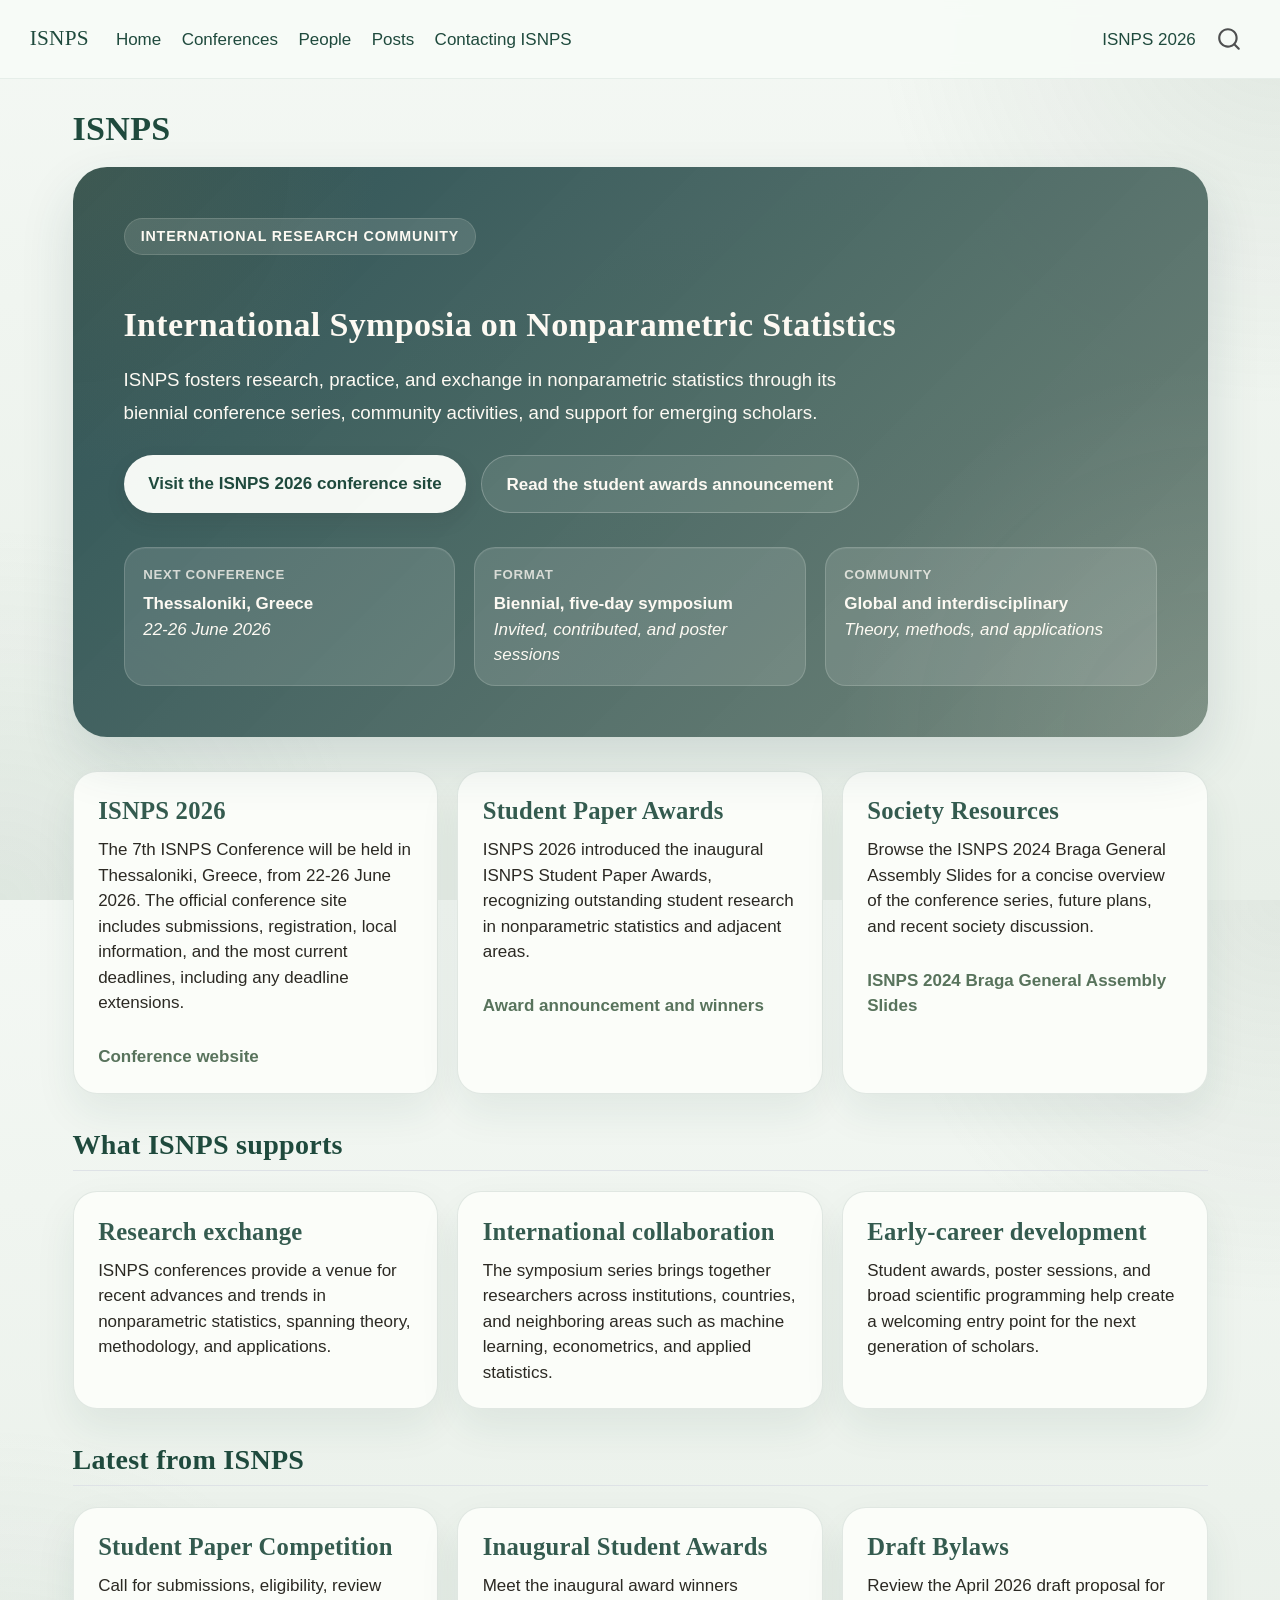
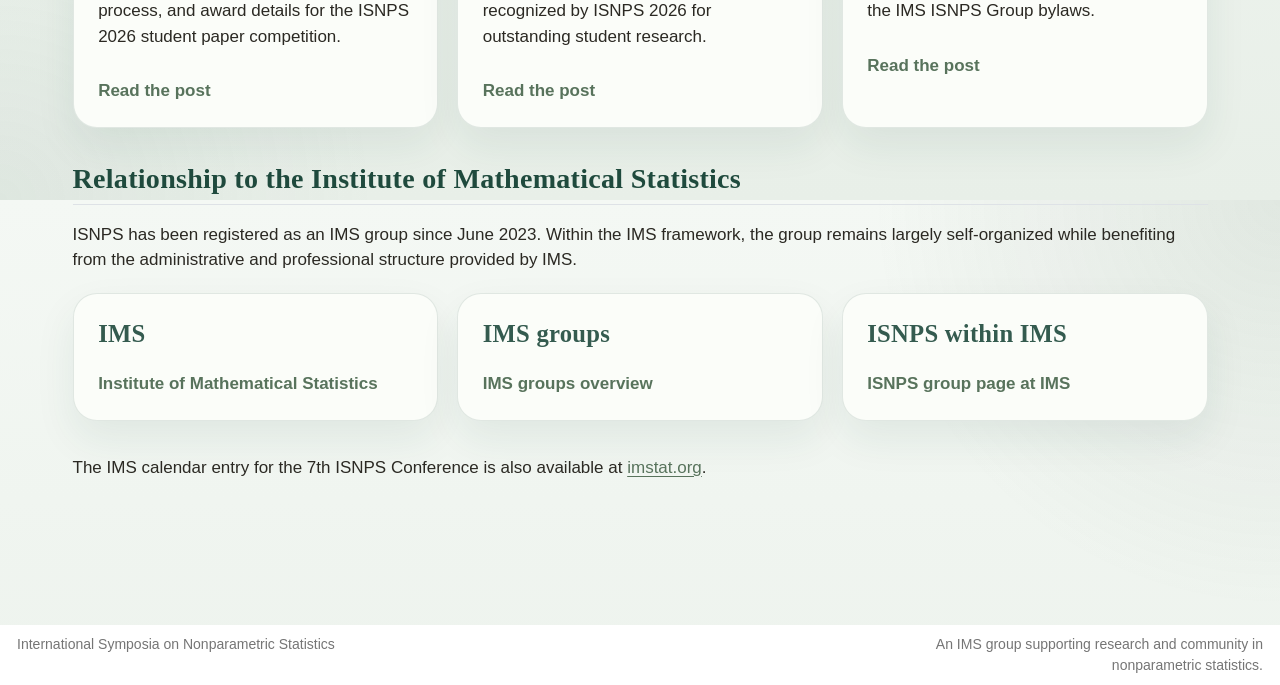
==== commit 1b2113c3: "Clarify Braga General Assembly slide label" ====
--- a/docs/index.html
+++ b/docs/index.html
@@ -197,8 +197,8 @@
 </section>
 <section id="society-resources" class="level3 feature-card">
 <h3 class="anchored" data-anchor-id="society-resources">Society Resources</h3>
-<p>Browse the Braga General Assembly slides for a concise overview of the conference series, future plans, and recent society discussion.</p>
-<p><a href="programs/braga_ga_2024.pdf" class="card-link">Braga General Assembly slides</a></p>
+<p>Browse the ISNPS 2024 Braga General Assembly Slides for a concise overview of the conference series, future plans, and recent society discussion.</p>
+<p><a href="programs/braga_ga_2024.pdf" class="card-link">ISNPS 2024 Braga General Assembly Slides</a></p>
 </section>
 </div>
 <section id="what-isnps-supports" class="level2">
--- a/docs/styles.css
+++ b/docs/styles.css
@@ -0,0 +1,294 @@
+:root {
+  --isnps-navy: #1f4a3d;
+  --isnps-teal: #58735c;
+  --isnps-gold: #a9833d;
+  --isnps-sand: #e8efe8;
+  --isnps-stone: #64706a;
+  --isnps-ink: #2b2923;
+  --isnps-card: #fbfdf9;
+  --isnps-border: rgba(31, 74, 61, 0.12);
+  --isnps-shadow: 0 18px 40px rgba(31, 74, 61, 0.08);
+  --isnps-radius: 24px;
+}
+
+body {
+  background:
+    radial-gradient(circle at top right, rgba(88, 115, 92, 0.12), transparent 24rem),
+    radial-gradient(circle at bottom left, rgba(133, 156, 149, 0.10), transparent 22rem),
+    linear-gradient(180deg, #f4f8f4 0%, var(--isnps-sand) 100%);
+  color: var(--isnps-ink);
+  font-family: "Avenir Next", "Segoe UI", "Helvetica Neue", Arial, sans-serif;
+}
+
+h1,
+h2,
+h3,
+.navbar-title {
+  color: var(--isnps-navy);
+  font-family: "Iowan Old Style", "Palatino Linotype", "Book Antiqua", Georgia, serif;
+  letter-spacing: 0.01em;
+}
+
+.navbar {
+  backdrop-filter: blur(10px);
+  background: rgba(247, 251, 247, 0.94) !important;
+  border-bottom: 1px solid rgba(31, 74, 61, 0.08);
+}
+
+.navbar-brand,
+.nav-link,
+.navbar-title {
+  color: var(--isnps-navy) !important;
+}
+
+.page-columns {
+  gap: 2rem;
+}
+
+main.content {
+  padding-bottom: 3rem;
+}
+
+.home-hero {
+  position: relative;
+  overflow: hidden;
+  margin: 0 0 2rem;
+  padding: 3rem;
+  border-radius: 2rem;
+  background:
+    radial-gradient(circle at top left, rgba(169, 131, 61, 0.14), transparent 18rem),
+    radial-gradient(circle at bottom right, rgba(255, 253, 247, 0.10), transparent 22rem),
+    linear-gradient(135deg, rgba(35, 74, 78, 0.96), rgba(100, 122, 109, 0.90));
+  color: #fdfaf3;
+  box-shadow: 0 24px 54px rgba(35, 74, 78, 0.14);
+}
+
+.home-hero h1,
+.home-hero p,
+.home-hero strong,
+.home-hero em {
+  color: inherit;
+}
+
+.hero-kicker {
+  display: inline-block;
+  margin-bottom: 0.9rem;
+  padding: 0.42rem 0.95rem;
+  border-radius: 999px;
+  background: rgba(255, 250, 240, 0.12);
+  border: 1px solid rgba(255, 250, 240, 0.14);
+  font-size: 0.84rem;
+  font-weight: 700;
+  letter-spacing: 0.06em;
+  text-transform: uppercase;
+}
+
+.hero-lead {
+  max-width: 46rem;
+  margin: 0.75rem 0 1.5rem;
+  font-size: 1.1rem;
+  line-height: 1.8;
+}
+
+.hero-actions {
+  margin: 1.5rem 0 2rem;
+}
+
+.hero-actions p {
+  display: flex;
+  flex-wrap: wrap;
+  gap: 0.85rem;
+  margin: 0;
+}
+
+.button {
+  display: inline-block;
+  padding: 0.9rem 1.45rem;
+  border-radius: 999px;
+  font-weight: 650;
+  text-decoration: none;
+  transition: transform 0.18s ease, box-shadow 0.18s ease, background-color 0.18s ease;
+}
+
+.button:hover {
+  transform: translateY(-1px);
+  text-decoration: none;
+}
+
+.button-primary {
+  background: rgba(251, 253, 249, 0.97);
+  color: var(--isnps-navy) !important;
+  box-shadow: 0 8px 20px rgba(28, 34, 29, 0.10);
+}
+
+.button-secondary {
+  background: rgba(232, 239, 232, 0.10);
+  border: 1px solid rgba(248, 250, 246, 0.24);
+  color: #fdfaf3 !important;
+}
+
+.hero-facts,
+.feature-grid,
+.conference-grid {
+  display: grid;
+  gap: 1.1rem;
+}
+
+.hero-facts {
+  grid-template-columns: repeat(auto-fit, minmax(12rem, 1fr));
+}
+
+.hero-fact {
+  padding: 1rem 1.1rem;
+  border-radius: 1.25rem;
+  background: rgba(251, 253, 249, 0.12);
+  border: 1px solid rgba(251, 253, 249, 0.16);
+  box-shadow: inset 0 1px 0 rgba(255, 253, 247, 0.06);
+}
+
+.hero-fact strong,
+.hero-fact em,
+.hero-label {
+  display: block;
+}
+
+.hero-fact p {
+  margin-bottom: 0;
+}
+
+.hero-label {
+  margin-bottom: 0.35rem;
+  font-size: 0.78rem;
+  font-weight: 700;
+  letter-spacing: 0.05em;
+  text-transform: uppercase;
+  opacity: 0.76;
+}
+
+.feature-grid {
+  grid-template-columns: repeat(auto-fit, minmax(15rem, 1fr));
+  margin: 1.2rem 0 2rem;
+}
+
+.feature-card,
+.conference-card,
+.conference-spotlight,
+.contact-card,
+.quarto-grid-item {
+  background: var(--isnps-card);
+  border: 1px solid var(--isnps-border);
+  border-radius: var(--isnps-radius);
+  box-shadow: var(--isnps-shadow);
+}
+
+.feature-card,
+.conference-card,
+.conference-spotlight,
+.contact-card {
+  padding: 1.35rem 1.45rem;
+}
+
+.feature-card h3,
+.conference-card h3,
+.conference-spotlight h3 {
+  margin-top: 0.1rem;
+  margin-bottom: 0.65rem;
+}
+
+.card-link {
+  display: inline-block;
+  margin-top: 0.7rem;
+  font-weight: 700;
+  color: var(--isnps-teal);
+  text-decoration: none;
+}
+
+.card-link:hover {
+  text-decoration: underline;
+}
+
+.conference-spotlight {
+  margin: 1rem 0 2rem;
+  background:
+    radial-gradient(circle at top right, rgba(169, 131, 61, 0.12), transparent 14rem),
+    linear-gradient(180deg, rgba(252, 254, 251, 0.97), rgba(238, 245, 238, 0.96));
+}
+
+.conference-grid {
+  grid-template-columns: repeat(auto-fit, minmax(14rem, 1fr));
+  margin: 1rem 0 1.5rem;
+}
+
+.conference-card p:last-child,
+.feature-card p:last-child {
+  margin-bottom: 0;
+}
+
+.anchored .anchorjs-link {
+  display: none;
+}
+
+.quarto-grid-item {
+  overflow: hidden;
+}
+
+.quarto-grid-item .card-img-top {
+  margin-bottom: 0;
+  height: 12rem;
+}
+
+.quarto-grid-item .card-img {
+  width: 100%;
+  object-fit: cover;
+  background: linear-gradient(135deg, rgba(31, 74, 61, 0.12), rgba(169, 131, 61, 0.10));
+}
+
+.quarto-grid-item .card-title,
+.quarto-grid-item .listing-title {
+  font-family: "Iowan Old Style", "Palatino Linotype", "Book Antiqua", Georgia, serif;
+  color: var(--isnps-navy);
+}
+
+.quarto-grid-item .card-body,
+.quarto-grid-item .listing-description {
+  color: var(--isnps-ink);
+}
+
+.quarto-grid-item .card,
+.quarto-grid-item .card-body {
+  border: none;
+  background: transparent;
+}
+
+.contact-card {
+  max-width: 32rem;
+  line-height: 1.8;
+}
+
+.page-footer {
+  border-top: 1px solid rgba(31, 74, 61, 0.08);
+  background: rgba(244, 249, 244, 0.84);
+}
+
+a {
+  color: var(--isnps-teal);
+}
+
+a:hover {
+  color: var(--isnps-navy);
+}
+
+@media (max-width: 768px) {
+  .home-hero {
+    padding: 2rem 1.4rem;
+  }
+
+  .hero-actions {
+    flex-direction: column;
+    align-items: stretch;
+  }
+
+  .button {
+    text-align: center;
+  }
+}
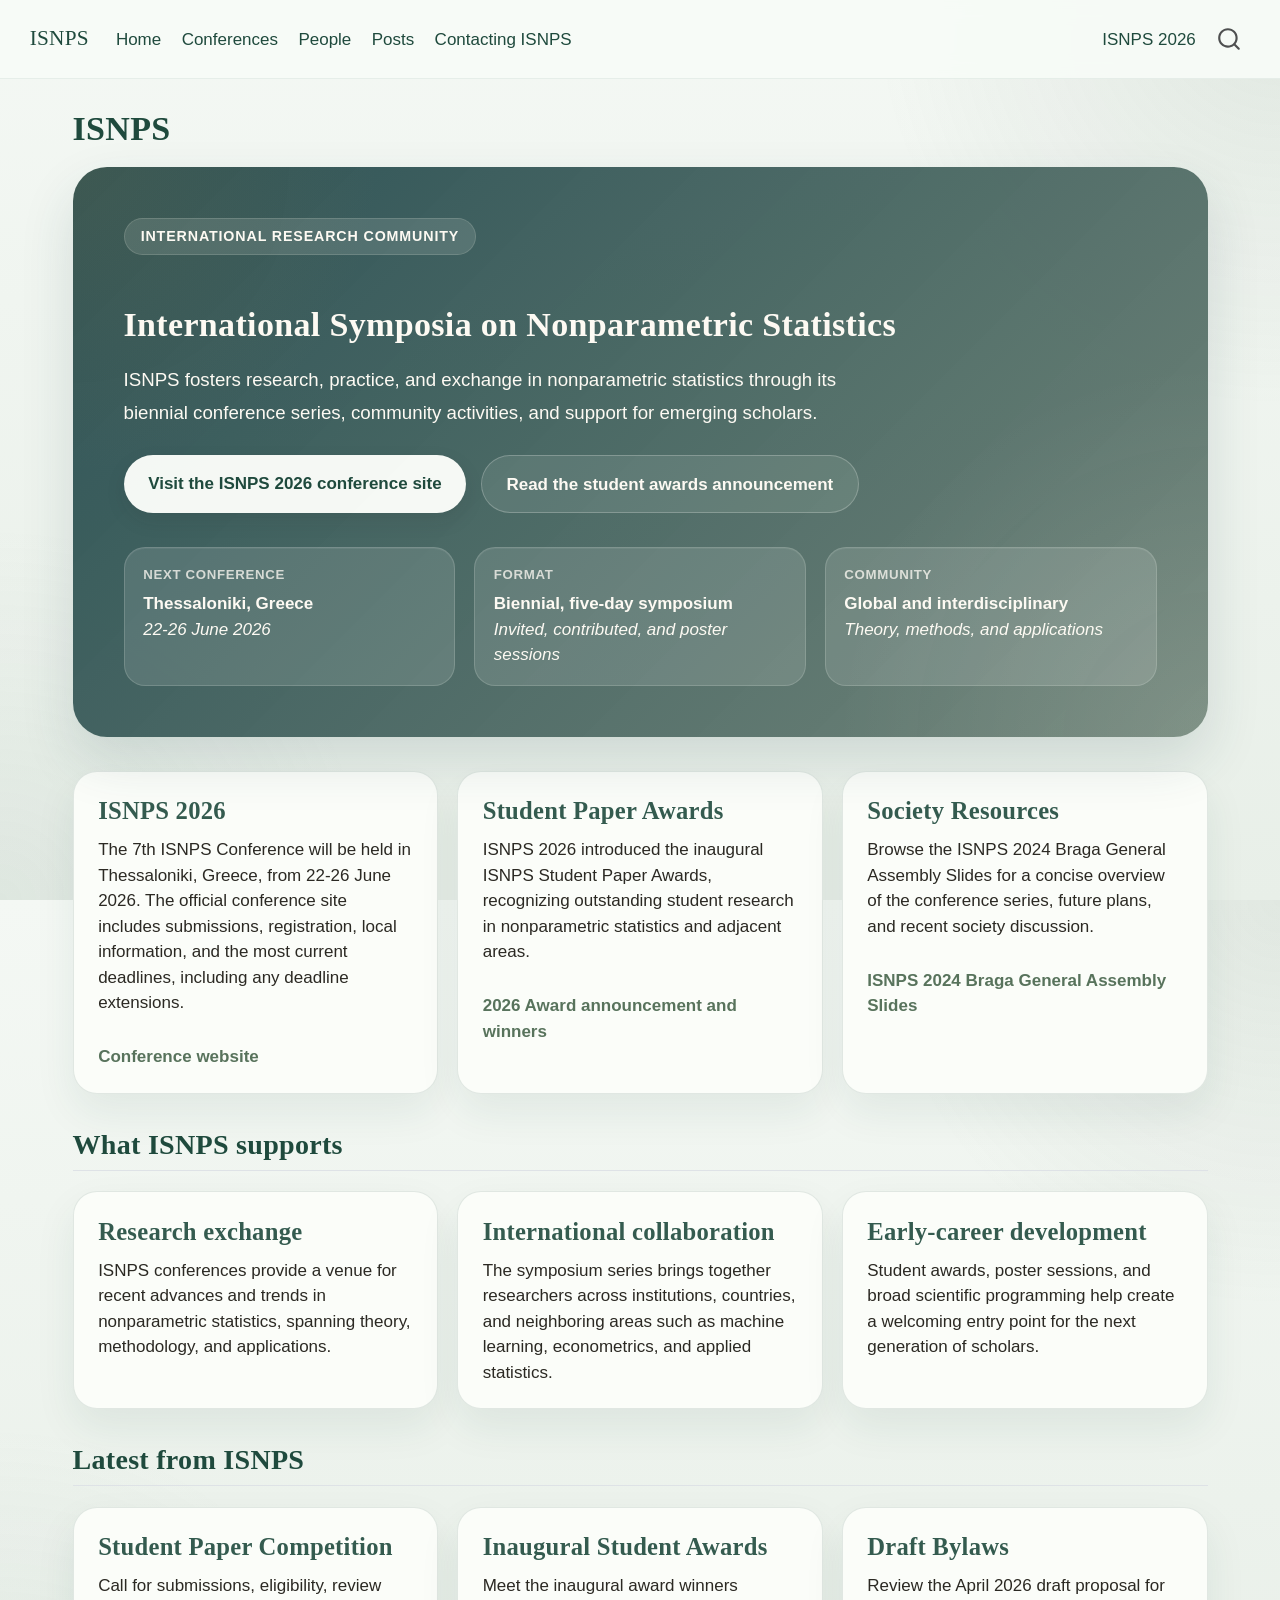
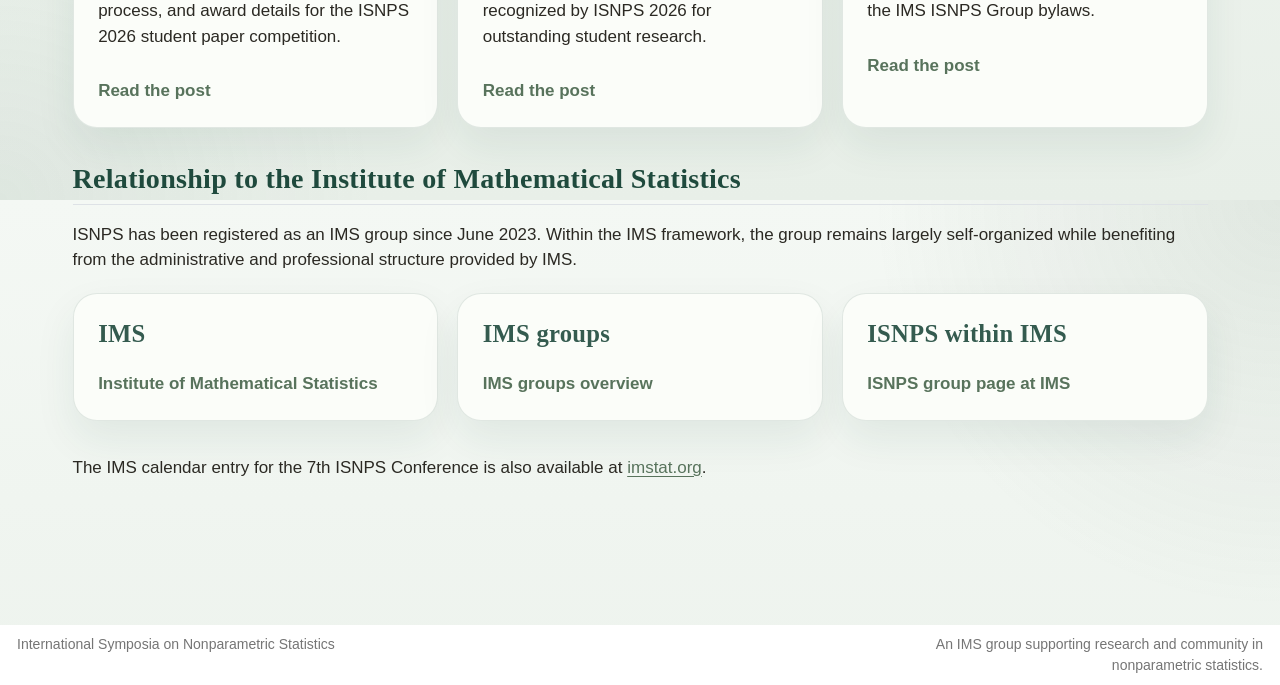
==== commit c153ffae: "Clarify 2026 awards homepage link" ====
--- a/docs/index.html
+++ b/docs/index.html
@@ -193,7 +193,7 @@
 <section id="student-paper-awards" class="level3 feature-card">
 <h3 class="anchored" data-anchor-id="student-paper-awards">Student Paper Awards</h3>
 <p>ISNPS 2026 introduced the inaugural ISNPS Student Paper Awards, recognizing outstanding student research in nonparametric statistics and adjacent areas.</p>
-<p><a href="posts/2026-04-21-inaugural-isnps-student-paper-awards/index.html" class="card-link">Award announcement and winners</a></p>
+<p><a href="posts/2026-04-21-inaugural-isnps-student-paper-awards/index.html" class="card-link">2026 Award announcement and winners</a></p>
 </section>
 <section id="society-resources" class="level3 feature-card">
 <h3 class="anchored" data-anchor-id="society-resources">Society Resources</h3>
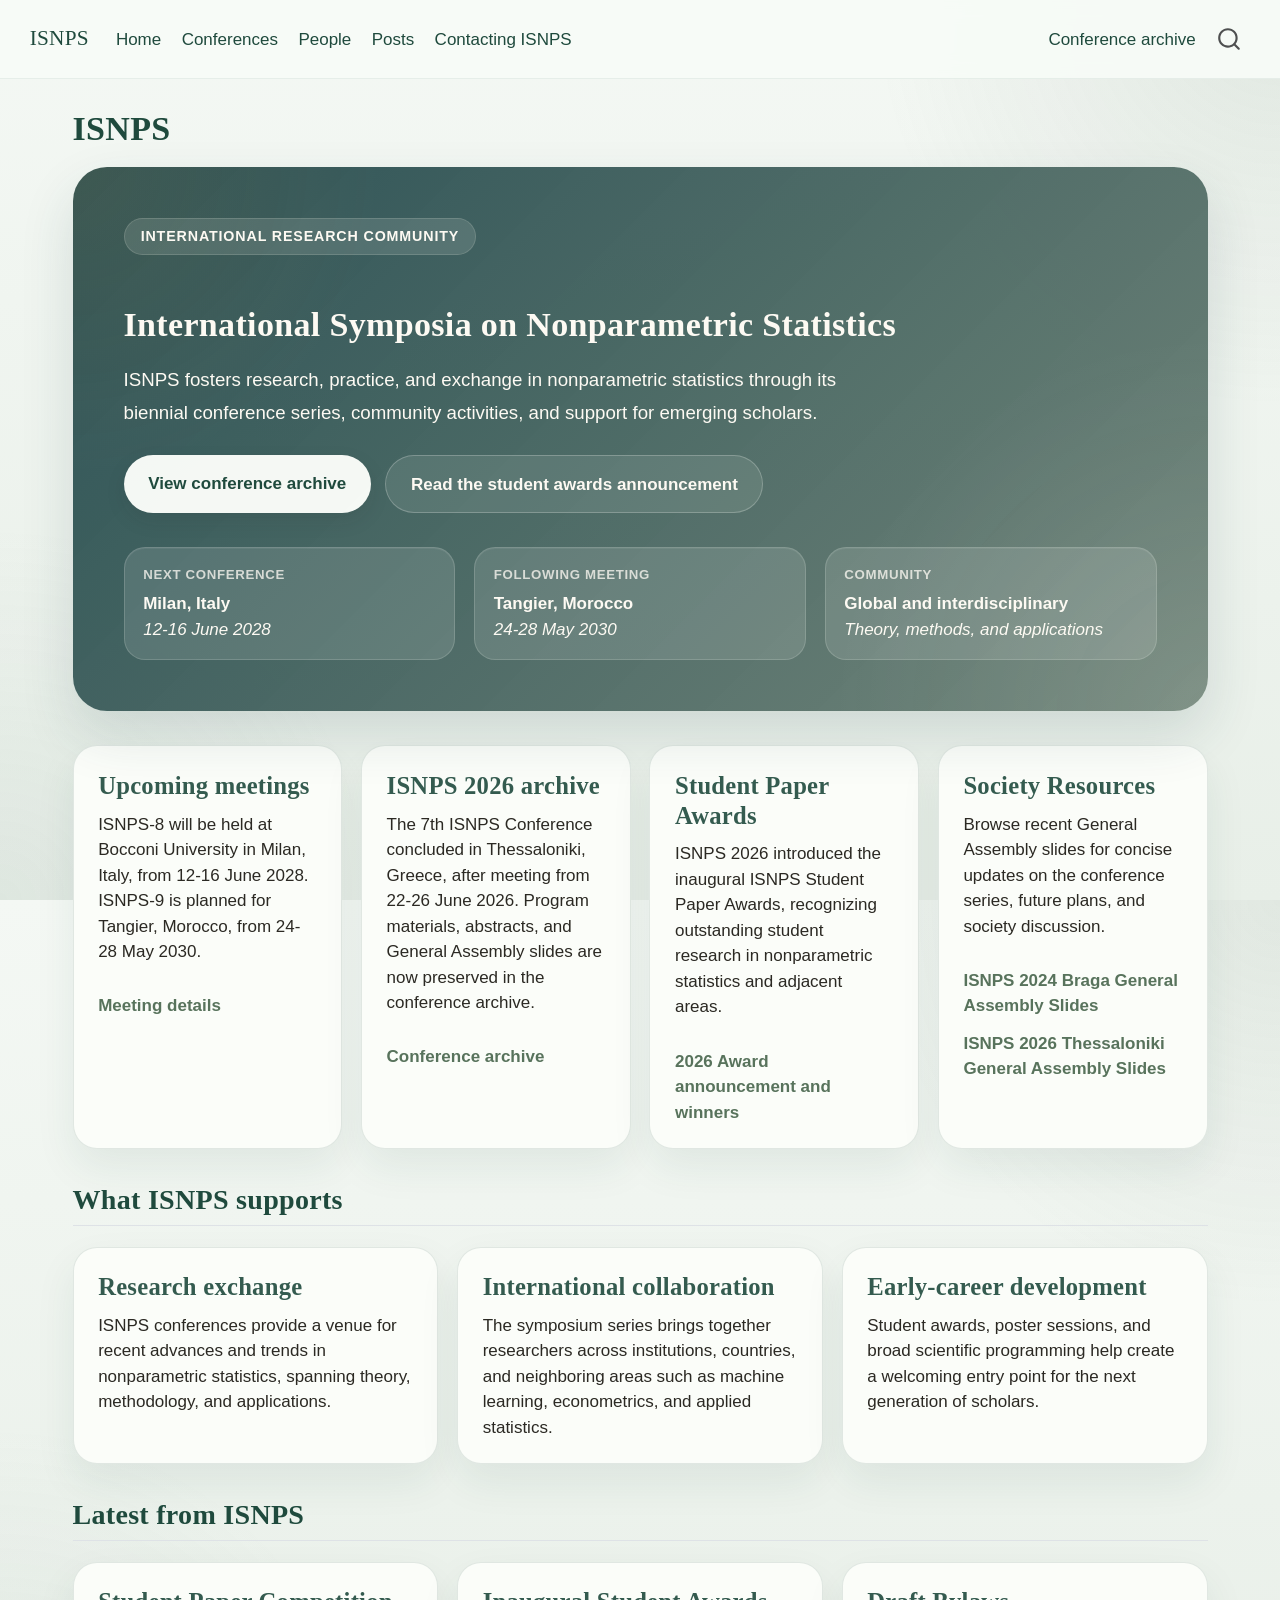
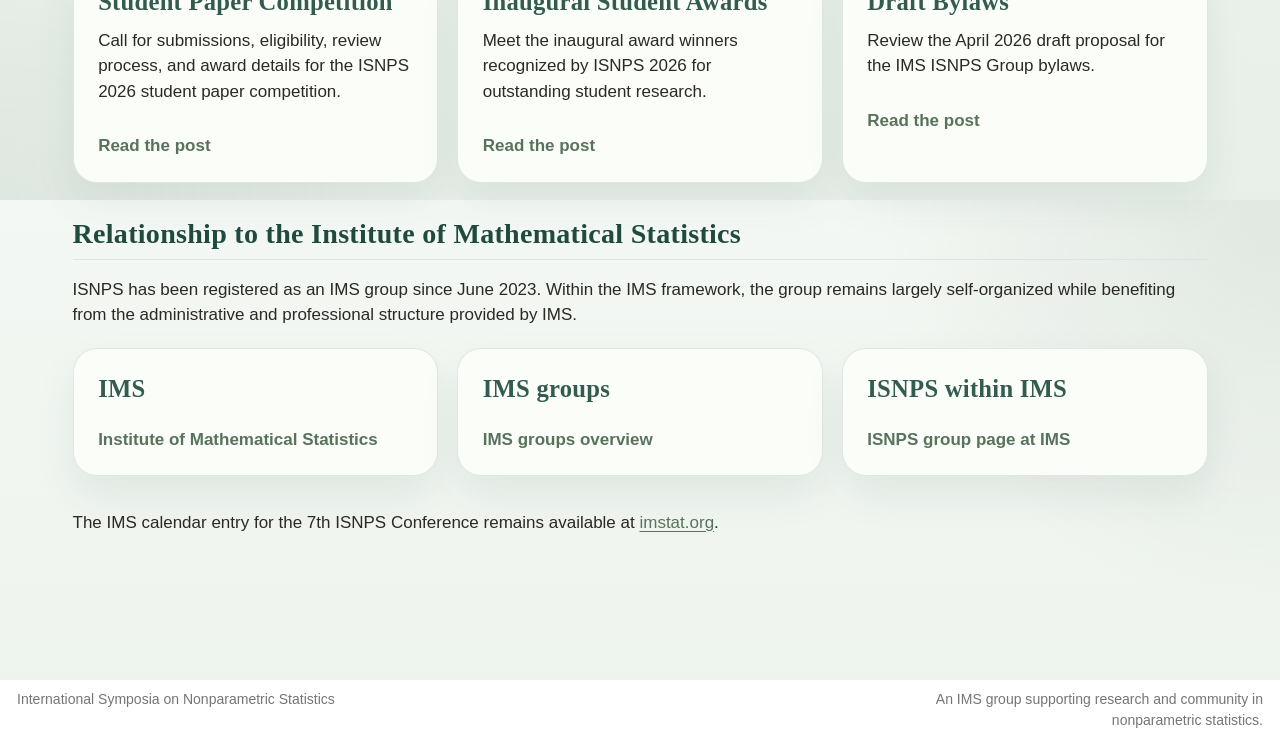
==== commit 5bdf191b: "Archive ISNPS 2026 and add future meetings" ====
--- a/docs/index.html
+++ b/docs/index.html
@@ -2,7 +2,7 @@
 <html xmlns="http://www.w3.org/1999/xhtml" lang="en" xml:lang="en"><head>
 
 <meta charset="utf-8">
-<meta name="generator" content="quarto-1.9.36">
+<meta name="generator" content="quarto-1.9.37">
 
 <meta name="viewport" content="width=device-width, initial-scale=1.0, user-scalable=yes">
 
@@ -39,7 +39,7 @@
 <script src="site_libs/quarto-html/tippy.umd.min.js"></script>
 <script src="site_libs/quarto-html/anchor.min.js"></script>
 <link href="site_libs/quarto-html/tippy.css" rel="stylesheet">
-<link href="site_libs/quarto-html/quarto-syntax-highlighting-845c23b38eaddc0f92fda52bfe77a8c8.css" rel="stylesheet" id="quarto-text-highlighting-styles">
+<link href="site_libs/quarto-html/quarto-syntax-highlighting-7f8f88aac4f3542376d5c11b86a4c14d.css" rel="stylesheet" id="quarto-text-highlighting-styles">
 <script src="site_libs/bootstrap/bootstrap.min.js"></script>
 <link href="site_libs/bootstrap/bootstrap-icons.css" rel="stylesheet">
 <link href="site_libs/bootstrap/bootstrap-99ae303eae55bd17ed04acc4dcb98adc.min.css" rel="stylesheet" append-hash="true" id="quarto-bootstrap" data-mode="light">
@@ -98,26 +98,26 @@
 <span class="menu-text">Home</span></a>
   </li>  
   <li class="nav-item">
-    <a class="nav-link" href="./conferences.html"> 
+    <a class="nav-link" href="./conferences.html">
 <span class="menu-text">Conferences</span></a>
   </li>  
   <li class="nav-item">
-    <a class="nav-link" href="./people.html"> 
+    <a class="nav-link" href="./people.html">
 <span class="menu-text">People</span></a>
   </li>  
   <li class="nav-item">
-    <a class="nav-link" href="./posts.html"> 
+    <a class="nav-link" href="./posts.html">
 <span class="menu-text">Posts</span></a>
   </li>  
   <li class="nav-item">
-    <a class="nav-link" href="./contact.html"> 
+    <a class="nav-link" href="./contact.html">
 <span class="menu-text">Contacting ISNPS</span></a>
   </li>  
 </ul>
             <ul class="navbar-nav navbar-nav-scroll ms-auto">
   <li class="nav-item">
-    <a class="nav-link" href="https://easyconferences.eu/isnps2026/"> 
-<span class="menu-text">ISNPS 2026</span></a>
+    <a class="nav-link" href="./conferences.html">
+<span class="menu-text">Conference archive</span></a>
   </li>  
 </ul>
           </div> <!-- /navcollapse -->
@@ -164,18 +164,18 @@
 ISNPS fosters research, practice, and exchange in nonparametric statistics through its biennial conference series, community activities, and support for emerging scholars.
 </p>
 <div class="hero-actions">
-<p><a class="button button-primary" href="https://easyconferences.eu/isnps2026/">Visit the ISNPS 2026 conference site</a> <a class="button button-secondary" href="posts/2026-04-21-inaugural-isnps-student-paper-awards/index.html">Read the student awards announcement</a></p>
+<p><a class="button button-primary" href="conferences.html">View conference archive</a> <a class="button button-secondary" href="posts/2026-04-21-inaugural-isnps-student-paper-awards/index.html">Read the student awards announcement</a></p>
 </div>
 <div class="hero-facts">
 <div class="hero-fact">
 <p><span class="hero-label">Next conference</span></p>
-<p><strong>Thessaloniki, Greece</strong></p>
-<p><em>22-26 June 2026</em></p>
+<p><strong>Milan, Italy</strong></p>
+<p><em>12-16 June 2028</em></p>
 </div>
 <div class="hero-fact">
-<p><span class="hero-label">Format</span></p>
-<p><strong>Biennial, five-day symposium</strong></p>
-<p><em>Invited, contributed, and poster sessions</em></p>
+<p><span class="hero-label">Following meeting</span></p>
+<p><strong>Tangier, Morocco</strong></p>
+<p><em>24-28 May 2030</em></p>
 </div>
 <div class="hero-fact">
 <p><span class="hero-label">Community</span></p>
@@ -185,10 +185,15 @@
 </div>
 </div>
 <div class="feature-grid">
-<section id="isnps-2026" class="level3 feature-card">
-<h3 class="anchored" data-anchor-id="isnps-2026">ISNPS 2026</h3>
-<p>The 7th ISNPS Conference will be held in Thessaloniki, Greece, from 22-26 June 2026. The official conference site includes submissions, registration, local information, and the most current deadlines, including any deadline extensions.</p>
-<p><a href="https://easyconferences.eu/isnps2026/" class="card-link">Conference website</a></p>
+<section id="upcoming-meetings" class="level3 feature-card">
+<h3 class="anchored" data-anchor-id="upcoming-meetings">Upcoming meetings</h3>
+<p>ISNPS-8 will be held at Bocconi University in Milan, Italy, from 12-16 June 2028. ISNPS-9 is planned for Tangier, Morocco, from 24-28 May 2030.</p>
+<p><a href="conferences.html#upcoming-meetings" class="card-link">Meeting details</a></p>
+</section>
+<section id="isnps-2026-archive" class="level3 feature-card">
+<h3 class="anchored" data-anchor-id="isnps-2026-archive">ISNPS 2026 archive</h3>
+<p>The 7th ISNPS Conference concluded in Thessaloniki, Greece, after meeting from 22-26 June 2026. Program materials, abstracts, and General Assembly slides are now preserved in the conference archive.</p>
+<p><a href="conferences.html#conference-archive" class="card-link">Conference archive</a></p>
 </section>
 <section id="student-paper-awards" class="level3 feature-card">
 <h3 class="anchored" data-anchor-id="student-paper-awards">Student Paper Awards</h3>
@@ -197,8 +202,9 @@
 </section>
 <section id="society-resources" class="level3 feature-card">
 <h3 class="anchored" data-anchor-id="society-resources">Society Resources</h3>
-<p>Browse the ISNPS 2024 Braga General Assembly Slides for a concise overview of the conference series, future plans, and recent society discussion.</p>
-<p><a href="programs/braga_ga_2024.pdf" class="card-link">ISNPS 2024 Braga General Assembly Slides</a></p>
+<p>Browse recent General Assembly slides for concise updates on the conference series, future plans, and society discussion.</p>
+<p><a href="programs/braga_ga_2024.pdf" class="card-link">ISNPS 2024 Braga General Assembly Slides</a><br>
+<a href="programs/thessaloniki_ga_2026.pdf" class="card-link">ISNPS 2026 Thessaloniki General Assembly Slides</a></p>
 </section>
 </div>
 <section id="what-isnps-supports" class="level2">
@@ -255,7 +261,7 @@
 <p><a href="https://imstat.org/ims-groups/international-symposia-on-nonparametric-statistics-isnps/" class="card-link">ISNPS group page at IMS</a></p>
 </section>
 </div>
-<p>The IMS calendar entry for the 7th ISNPS Conference is also available at <a href="https://imstat.org/meetings-calendar/international-symposium-on-nonparametric-statistics-isnps-2026/">imstat.org</a>.</p>
+<p>The IMS calendar entry for the 7th ISNPS Conference remains available at <a href="https://imstat.org/meetings-calendar/international-symposium-on-nonparametric-statistics-isnps-2026/">imstat.org</a>.</p>
 
 
 </section>
--- a/docs/site_libs/quarto-html/quarto-syntax-highlighting-7f8f88aac4f3542376d5c11b86a4c14d.css
+++ b/docs/site_libs/quarto-html/quarto-syntax-highlighting-7f8f88aac4f3542376d5c11b86a4c14d.css
@@ -0,0 +1,236 @@
+/* quarto syntax highlight colors */
+:root {
+  --quarto-hl-ot-color: #003B4F;
+  --quarto-hl-at-color: #657422;
+  --quarto-hl-ss-color: #20794D;
+  --quarto-hl-an-color: #5E5E5E;
+  --quarto-hl-fu-color: #4758AB;
+  --quarto-hl-st-color: #20794D;
+  --quarto-hl-cf-color: #003B4F;
+  --quarto-hl-op-color: #5E5E5E;
+  --quarto-hl-er-color: #AD0000;
+  --quarto-hl-bn-color: #AD0000;
+  --quarto-hl-al-color: #AD0000;
+  --quarto-hl-va-color: #111111;
+  --quarto-hl-bu-color: inherit;
+  --quarto-hl-ex-color: inherit;
+  --quarto-hl-pp-color: #AD0000;
+  --quarto-hl-in-color: #5E5E5E;
+  --quarto-hl-vs-color: #20794D;
+  --quarto-hl-wa-color: #5E5E5E;
+  --quarto-hl-do-color: #5E5E5E;
+  --quarto-hl-im-color: #00769E;
+  --quarto-hl-ch-color: #20794D;
+  --quarto-hl-dt-color: #AD0000;
+  --quarto-hl-fl-color: #AD0000;
+  --quarto-hl-co-color: #5E5E5E;
+  --quarto-hl-cv-color: #5E5E5E;
+  --quarto-hl-cn-color: #8f5902;
+  --quarto-hl-sc-color: #5E5E5E;
+  --quarto-hl-dv-color: #AD0000;
+  --quarto-hl-kw-color: #003B4F;
+}
+
+/* other quarto variables */
+:root {
+  --quarto-font-monospace: SFMono-Regular, Menlo, Monaco, Consolas, "Liberation Mono", "Courier New", monospace;
+}
+
+/* syntax highlight based on Pandoc's rules */
+pre > code.sourceCode > span {
+  color: #003B4F;
+}
+
+code.sourceCode > span {
+  color: #003B4F;
+}
+
+div.sourceCode,
+div.sourceCode pre.sourceCode {
+  color: #003B4F;
+}
+
+/* Normal */
+code span {
+  color: #003B4F;
+}
+
+/* Alert */
+code span.al {
+  color: #AD0000;
+  font-style: inherit;
+}
+
+/* Annotation */
+code span.an {
+  color: #5E5E5E;
+  font-style: inherit;
+}
+
+/* Attribute */
+code span.at {
+  color: #657422;
+  font-style: inherit;
+}
+
+/* BaseN */
+code span.bn {
+  color: #AD0000;
+  font-style: inherit;
+}
+
+/* BuiltIn */
+code span.bu {
+  font-style: inherit;
+}
+
+/* ControlFlow */
+code span.cf {
+  color: #003B4F;
+  font-weight: bold;
+  font-style: inherit;
+}
+
+/* Char */
+code span.ch {
+  color: #20794D;
+  font-style: inherit;
+}
+
+/* Constant */
+code span.cn {
+  color: #8f5902;
+  font-style: inherit;
+}
+
+/* Comment */
+code span.co {
+  color: #5E5E5E;
+  font-style: inherit;
+}
+
+/* CommentVar */
+code span.cv {
+  color: #5E5E5E;
+  font-style: italic;
+}
+
+/* Documentation */
+code span.do {
+  color: #5E5E5E;
+  font-style: italic;
+}
+
+/* DataType */
+code span.dt {
+  color: #AD0000;
+  font-style: inherit;
+}
+
+/* DecVal */
+code span.dv {
+  color: #AD0000;
+  font-style: inherit;
+}
+
+/* Error */
+code span.er {
+  color: #AD0000;
+  font-style: inherit;
+}
+
+/* Extension */
+code span.ex {
+  font-style: inherit;
+}
+
+/* Float */
+code span.fl {
+  color: #AD0000;
+  font-style: inherit;
+}
+
+/* Function */
+code span.fu {
+  color: #4758AB;
+  font-style: inherit;
+}
+
+/* Import */
+code span.im {
+  color: #00769E;
+  font-style: inherit;
+}
+
+/* Information */
+code span.in {
+  color: #5E5E5E;
+  font-style: inherit;
+}
+
+/* Keyword */
+code span.kw {
+  color: #003B4F;
+  font-weight: bold;
+  font-style: inherit;
+}
+
+/* Operator */
+code span.op {
+  color: #5E5E5E;
+  font-style: inherit;
+}
+
+/* Other */
+code span.ot {
+  color: #003B4F;
+  font-style: inherit;
+}
+
+/* Preprocessor */
+code span.pp {
+  color: #AD0000;
+  font-style: inherit;
+}
+
+/* SpecialChar */
+code span.sc {
+  color: #5E5E5E;
+  font-style: inherit;
+}
+
+/* SpecialString */
+code span.ss {
+  color: #20794D;
+  font-style: inherit;
+}
+
+/* String */
+code span.st {
+  color: #20794D;
+  font-style: inherit;
+}
+
+/* Variable */
+code span.va {
+  color: #111111;
+  font-style: inherit;
+}
+
+/* VerbatimString */
+code span.vs {
+  color: #20794D;
+  font-style: inherit;
+}
+
+/* Warning */
+code span.wa {
+  color: #5E5E5E;
+  font-style: italic;
+}
+
+.prevent-inlining {
+  content: "</";
+}
+
+/*# sourceMappingURL=789ad8cd35626ba772517505b42a116e.css.map */
--- a/docs/styles.css
+++ b/docs/styles.css
@@ -265,6 +265,19 @@
   line-height: 1.8;
 }
 
+.maintenance-note {
+  max-width: 42rem;
+  margin-top: 1.1rem;
+  padding: 0.1rem 0.1rem 0 0.1rem;
+  color: var(--isnps-stone);
+  font-size: 0.95rem;
+  line-height: 1.7;
+}
+
+.maintenance-note a {
+  color: var(--isnps-teal);
+}
+
 .page-footer {
   border-top: 1px solid rgba(31, 74, 61, 0.08);
   background: rgba(244, 249, 244, 0.84);
